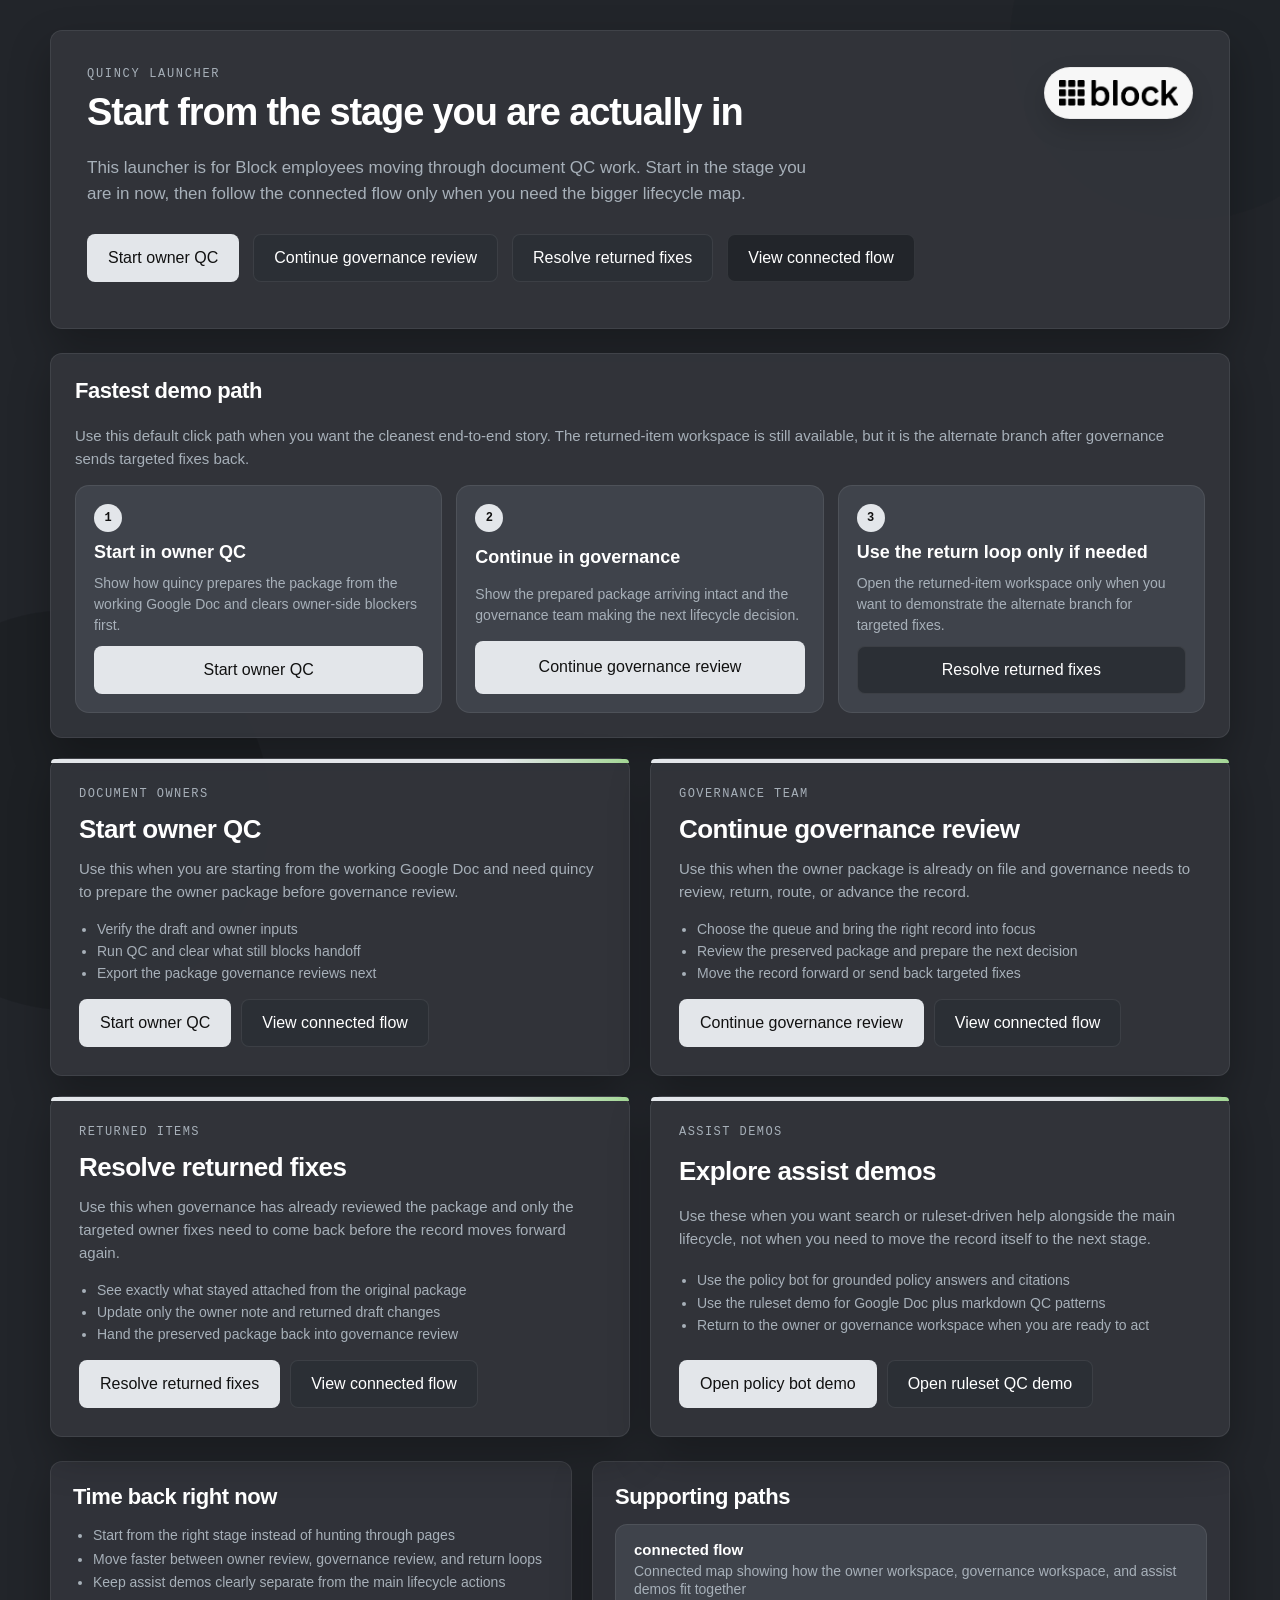
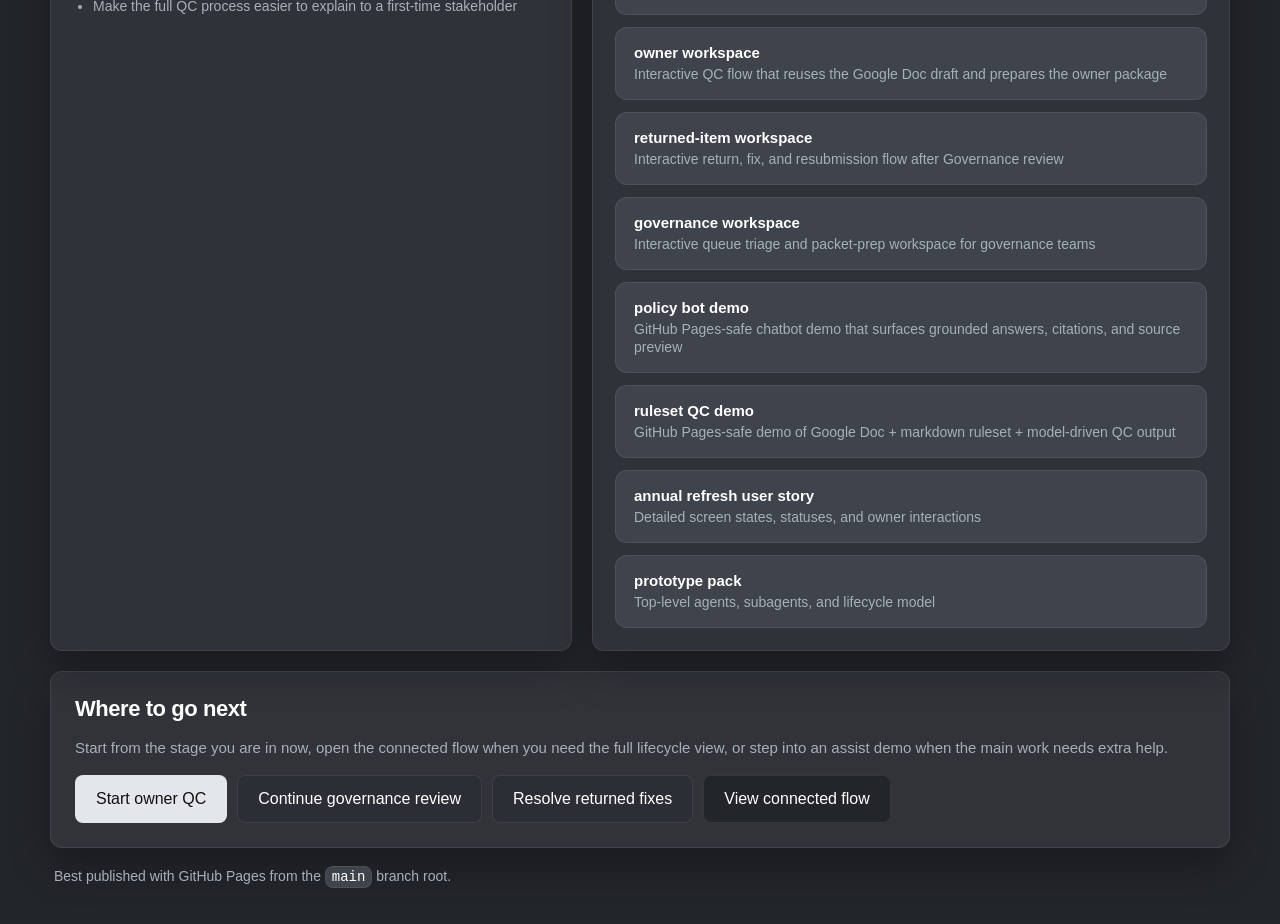
==== index.html @ 1a2daa75 "Standardize CTA wording across main flow" ====
<!DOCTYPE html>
<html lang="en">
<head>
  <meta charset="UTF-8" />
  <meta name="viewport" content="width=device-width, initial-scale=1.0" />
  <title>quincy launcher | Policy Agentforce</title>
  <link rel="stylesheet" href="./assets/styles/block-theme-static.css" />
  <style>
    :root {
      --bg: #22252a;
      --panel: rgba(50, 53, 59, 0.94);
      --panel-2: #3f434b;
      --line: rgba(255, 255, 255, 0.08);
      --ink: #ffffff;
      --muted: #a7b0b9;
      --accent: #e3e6ea;
      --accent-soft: #2b2f35;
      --shadow: 0 18px 40px rgba(0, 0, 0, 0.28);
    }

    * { box-sizing: border-box; }
    body {
      margin: 0;
      font-family: var(--font-sans);
      color: var(--ink);
      background: var(--bg);
      -webkit-font-smoothing: antialiased;
      text-rendering: optimizeLegibility;
    }

    .bg-shape {
      position: fixed;
      z-index: -1;
      border-radius: 999px;
      opacity: 0.48;
      filter: blur(0.5px);
    }

    .bg-shape-a {
      width: 400px;
      height: 400px;
      background: #1a1d21;
      left: -130px;
      bottom: -110px;
    }

    .bg-shape-b {
      width: 360px;
      height: 360px;
      background: #1f2328;
      right: -90px;
      top: -140px;
    }

    .wrap {
      width: min(1180px, 94vw);
      margin: 0 auto;
      padding: 30px 0 40px;
    }

    .hero {
      background: var(--panel);
      border: 1px solid var(--line);
      border-radius: 12px;
      padding: 36px;
      box-shadow: var(--shadow);
      margin-bottom: 24px;
      color: var(--ink);
    }

    .hero-head {
      display: flex;
      justify-content: space-between;
      align-items: flex-start;
      gap: 24px;
      margin-bottom: 8px;
    }

    .hero-brand {
      flex-shrink: 0;
      display: inline-flex;
      align-items: center;
      justify-content: center;
      padding: 12px 14px;
      border: 1px solid rgba(17, 17, 17, 0.06);
      border-radius: 999px;
      background: rgba(255, 255, 255, 0.96);
      box-shadow: 0 10px 24px rgba(0, 0, 0, 0.14);
    }

    .hero-brand-logo {
      display: block;
      width: auto;
      height: 26px;
    }

    .eyebrow {
      text-transform: uppercase;
      letter-spacing: 0.14em;
      font-size: 12px;
      color: var(--muted);
      margin: 0 0 12px;
      font-family: var(--font-mono);
    }

    h1 {
      font-size: 38px;
      line-height: 1;
      letter-spacing: -0.03em;
      margin: 0 0 16px;
      max-width: 760px;
      color: var(--ink);
    }

    .lede {
      font-size: 17px;
      line-height: 1.5;
      max-width: 720px;
      color: var(--muted);
      margin-bottom: 28px;
    }

    .actions {
      display: flex;
      gap: 14px;
      flex-wrap: wrap;
      margin-bottom: 10px;
    }

    .btn {
      display: inline-flex;
      align-items: center;
      justify-content: center;
      padding: 14px 20px;
      border-radius: 8px;
      text-decoration: none;
      border: 1px solid var(--line);
      color: var(--ink);
      background: var(--bg);
      transition: transform 0.15s ease, box-shadow 0.15s ease, border-color 0.15s ease;
    }

    .btn.primary {
      background: var(--accent);
      border-color: transparent;
      color: #111111;
    }

    .btn.secondary {
      background: var(--accent-soft);
      color: var(--ink);
      border-color: var(--line);
    }

    .btn:hover {
      transform: translateY(-1px);
      box-shadow: 0 10px 24px rgba(0, 0, 0, 0.4);
      border-color: rgba(17, 17, 17, 0.18);
    }

    .grid {
      display: grid;
      grid-template-columns: 1.15fr 0.85fr;
      gap: 20px;
      margin-bottom: 20px;
    }

    .panel {
      background: var(--panel);
      border: 1px solid var(--line);
      border-radius: 12px;
      padding: 24px;
      box-shadow: var(--shadow);
      color: var(--ink);
    }

    .happy-path {
      display: grid;
      gap: 14px;
      margin-bottom: 20px;
    }

    .happy-path-head {
      display: grid;
      gap: 6px;
    }

    .happy-path-head p {
      margin: 0;
      color: var(--muted);
      font-size: 15px;
      line-height: 1.55;
    }

    .happy-path-grid {
      display: grid;
      grid-template-columns: repeat(3, minmax(0, 1fr));
      gap: 14px;
    }

    .happy-step {
      display: grid;
      gap: 10px;
      padding: 18px;
      border: 1px solid var(--line);
      border-radius: 14px;
      background: var(--panel-2);
    }

    .happy-step-number {
      width: 28px;
      height: 28px;
      border-radius: 999px;
      display: inline-flex;
      align-items: center;
      justify-content: center;
      background: var(--accent);
      color: #111111;
      font-family: var(--font-mono);
      font-size: 12px;
      font-weight: 700;
    }

    .happy-step-title {
      font-size: 18px;
      line-height: 1.2;
      font-weight: 700;
    }

    .happy-step-copy {
      color: var(--muted);
      font-size: 14px;
      line-height: 1.5;
    }

    h2 {
      margin: 0 0 14px;
      font-size: 22px;
      letter-spacing: -0.02em;
    }

    ul {
      margin: 0;
      padding-left: 20px;
      line-height: 1.7;
      font-size: 16px;
      color: var(--muted);
    }

    .link-list {
      display: grid;
      gap: 12px;
    }

    .link-card {
      display: block;
      text-decoration: none;
      color: inherit;
      background: var(--panel-2);
      border: 1px solid var(--line);
      border-radius: 12px;
      padding: 16px 18px;
      transition: transform 0.15s ease, box-shadow 0.15s ease, border-color 0.15s ease;
    }

    .link-card:hover {
      transform: translateY(-1px);
      border-color: rgba(17, 17, 17, 0.18);
      box-shadow: 0 10px 24px rgba(0, 0, 0, 0.4);
    }

    .link-card strong {
      display: block;
      font-size: 16px;
      margin-bottom: 4px;
    }

    .link-card span {
      color: var(--muted);
      font-size: 14px;
    }

    .task-grid {
      display: grid;
      grid-template-columns: repeat(2, minmax(0, 1fr));
      gap: 20px;
      margin-bottom: 24px;
    }

    .task-card {
      background: var(--panel);
      border: 1px solid var(--line);
      border-radius: 12px;
      padding: 28px;
      box-shadow: var(--shadow);
      display: grid;
      gap: 14px;
      position: relative;
    }

    .task-card::before {
      content: "";
      position: absolute;
      inset: 0 0 auto 0;
      height: 4px;
      border-radius: 12px 12px 0 0;
      background: linear-gradient(90deg, #e3e6ea 0%, #e3e6ea 78%, #a3d795 100%);
    }

    .task-kicker {
      font-family: var(--font-mono);
      font-size: 12px;
      letter-spacing: 0.12em;
      text-transform: uppercase;
      color: var(--muted);
    }

    .task-card h2 {
      margin: 0;
      font-size: 26px;
      line-height: 1.08;
    }

    .task-copy {
      color: var(--muted);
      font-size: 15px;
      line-height: 1.55;
    }

    .task-points {
      margin: 0;
      padding-left: 18px;
      color: var(--muted);
      font-size: 14px;
      line-height: 1.6;
    }

    .task-actions {
      display: flex;
      gap: 10px;
      flex-wrap: wrap;
      margin-top: auto;
    }

    .support-grid {
      display: grid;
      grid-template-columns: 0.9fr 1.1fr;
      gap: 20px;
      margin-bottom: 20px;
    }

    .support-grid .panel {
      background: rgba(50, 53, 59, 0.9);
      box-shadow: var(--shadow);
      padding: 22px;
    }

    .support-grid .link-card {
      background: var(--panel-2);
      box-shadow: none;
    }

    .support-grid .link-card strong {
      font-size: 15px;
    }

    .support-grid .link-card span,
    .support-grid ul {
      font-size: 14px;
    }

    .footer {
      font-size: 14px;
      color: var(--muted);
      padding: 0 4px;
    }

    .page-exit {
      margin-bottom: 20px;
    }

    .page-exit-copy {
      color: var(--muted);
      font-size: 15px;
      line-height: 1.55;
      margin-bottom: 16px;
    }

    .page-exit-actions {
      display: flex;
      gap: 10px;
      flex-wrap: wrap;
    }

    code {
      background: var(--panel-2);
      color: var(--ink);
      border: 1px solid var(--line);
      border-radius: 8px;
      padding: 2px 6px;
    }

    @media (max-width: 900px) {
      .happy-path-grid,
      .task-grid,
      .support-grid,
      .grid {
        grid-template-columns: 1fr;
      }

      h1 {
        font-size: 32px;
      }

      .hero {
        padding: 28px 22px;
      }

      .hero-head {
        flex-direction: column;
        align-items: flex-start;
      }
    }
  </style>
</head>
<body>
  <div class="bg-shape bg-shape-a"></div>
  <div class="bg-shape bg-shape-b"></div>
  <div class="wrap">
    <section class="hero">
      <div class="hero-head">
        <div>
          <p class="eyebrow">quincy launcher</p>
          <h1>Start from the stage you are actually in</h1>
        </div>
        <div class="hero-brand" aria-label="Block logo">
          <img class="hero-brand-logo" src="./assets/images/block-lockup-black-no-padding.png" alt="Block" />
        </div>
      </div>
      <div class="lede">
        This launcher is for Block employees moving through document QC work. Start in the stage you are in now, then follow the connected flow only when you need the bigger lifecycle map.
      </div>
      <div class="actions">
        <a class="btn primary" href="./mockups/document_owner_annual_refresh_mockup.html">Start owner QC</a>
        <a class="btn secondary" href="./mockups/governance_team_mockup.html">Continue governance review</a>
        <a class="btn secondary" href="./mockups/document_owner_returned_by_governance_mockup.html">Resolve returned fixes</a>
        <a class="btn" href="./mockups/end_to_end_process_flow.html">View connected flow</a>
      </div>
    </section>

    <section class="panel happy-path">
      <div class="happy-path-head">
        <h2>Fastest demo path</h2>
        <p>Use this default click path when you want the cleanest end-to-end story. The returned-item workspace is still available, but it is the alternate branch after governance sends targeted fixes back.</p>
      </div>
      <div class="happy-path-grid">
        <article class="happy-step">
          <span class="happy-step-number">1</span>
          <div class="happy-step-title">Start in owner QC</div>
          <div class="happy-step-copy">Show how quincy prepares the package from the working Google Doc and clears owner-side blockers first.</div>
          <a class="btn primary" href="./mockups/document_owner_annual_refresh_mockup.html">Start owner QC</a>
        </article>
        <article class="happy-step">
          <span class="happy-step-number">2</span>
          <div class="happy-step-title">Continue in governance</div>
          <div class="happy-step-copy">Show the prepared package arriving intact and the governance team making the next lifecycle decision.</div>
          <a class="btn primary" href="./mockups/governance_team_mockup.html">Continue governance review</a>
        </article>
        <article class="happy-step">
          <span class="happy-step-number">3</span>
          <div class="happy-step-title">Use the return loop only if needed</div>
          <div class="happy-step-copy">Open the returned-item workspace only when you want to demonstrate the alternate branch for targeted fixes.</div>
          <a class="btn secondary" href="./mockups/document_owner_returned_by_governance_mockup.html">Resolve returned fixes</a>
        </article>
      </div>
    </section>

    <section class="task-grid">
      <article class="task-card">
        <div class="task-kicker">Document Owners</div>
        <h2>Start owner QC</h2>
        <div class="task-copy">
          Use this when you are starting from the working Google Doc and need quincy to prepare the owner package before governance review.
        </div>
        <ul class="task-points">
          <li>Verify the draft and owner inputs</li>
          <li>Run QC and clear what still blocks handoff</li>
          <li>Export the package governance reviews next</li>
        </ul>
        <div class="task-actions">
          <a class="btn primary" href="./mockups/document_owner_annual_refresh_mockup.html">Start owner QC</a>
          <a class="btn secondary" href="./mockups/end_to_end_process_flow.html#owner-review">View connected flow</a>
        </div>
      </article>

      <article class="task-card">
        <div class="task-kicker">Governance Team</div>
        <h2>Continue governance review</h2>
        <div class="task-copy">
          Use this when the owner package is already on file and governance needs to review, return, route, or advance the record.
        </div>
        <ul class="task-points">
          <li>Choose the queue and bring the right record into focus</li>
          <li>Review the preserved package and prepare the next decision</li>
          <li>Move the record forward or send back targeted fixes</li>
        </ul>
        <div class="task-actions">
          <a class="btn primary" href="./mockups/governance_team_mockup.html">Continue governance review</a>
          <a class="btn secondary" href="./mockups/end_to_end_process_flow.html#governance-review">View connected flow</a>
        </div>
      </article>

      <article class="task-card">
        <div class="task-kicker">Returned Items</div>
        <h2>Resolve returned fixes</h2>
        <div class="task-copy">
          Use this when governance has already reviewed the package and only the targeted owner fixes need to come back before the record moves forward again.
        </div>
        <ul class="task-points">
          <li>See exactly what stayed attached from the original package</li>
          <li>Update only the owner note and returned draft changes</li>
          <li>Hand the preserved package back into governance review</li>
        </ul>
        <div class="task-actions">
          <a class="btn primary" href="./mockups/document_owner_returned_by_governance_mockup.html">Resolve returned fixes</a>
          <a class="btn secondary" href="./mockups/end_to_end_process_flow.html#returned-loop">View connected flow</a>
        </div>
      </article>

      <article class="task-card">
        <div class="task-kicker">Assist Demos</div>
        <h2>Explore assist demos</h2>
        <div class="task-copy">
          Use these when you want search or ruleset-driven help alongside the main lifecycle, not when you need to move the record itself to the next stage.
        </div>
        <ul class="task-points">
          <li>Use the policy bot for grounded policy answers and citations</li>
          <li>Use the ruleset demo for Google Doc plus markdown QC patterns</li>
          <li>Return to the owner or governance workspace when you are ready to act</li>
        </ul>
        <div class="task-actions">
          <a class="btn primary" href="./mockups/policy_bot_demo_mockup.html">Open policy bot demo</a>
          <a class="btn secondary" href="./mockups/ruleset_qc_demo_mockup.html">Open ruleset QC demo</a>
        </div>
      </article>
    </section>

    <section class="support-grid">
      <div class="panel">
        <h2>Time back right now</h2>
        <ul>
          <li>Start from the right stage instead of hunting through pages</li>
          <li>Move faster between owner review, governance review, and return loops</li>
          <li>Keep assist demos clearly separate from the main lifecycle actions</li>
          <li>Make the full QC process easier to explain to a first-time stakeholder</li>
        </ul>
      </div>

      <div class="panel">
        <h2>Supporting paths</h2>
        <div class="link-list">
          <a class="link-card" href="./mockups/end_to_end_process_flow.html">
            <strong>connected flow</strong>
            <span>Connected map showing how the owner workspace, governance workspace, and assist demos fit together</span>
          </a>
          <a class="link-card" href="./mockups/document_owner_annual_refresh_mockup.html">
            <strong>owner workspace</strong>
            <span>Interactive QC flow that reuses the Google Doc draft and prepares the owner package</span>
          </a>
          <a class="link-card" href="./mockups/document_owner_returned_by_governance_mockup.html">
            <strong>returned-item workspace</strong>
            <span>Interactive return, fix, and resubmission flow after Governance review</span>
          </a>
          <a class="link-card" href="./mockups/governance_team_mockup.html">
            <strong>governance workspace</strong>
            <span>Interactive queue triage and packet-prep workspace for governance teams</span>
          </a>
          <a class="link-card" href="./mockups/policy_bot_demo_mockup.html">
            <strong>policy bot demo</strong>
            <span>GitHub Pages-safe chatbot demo that surfaces grounded answers, citations, and source preview</span>
          </a>
          <a class="link-card" href="./mockups/ruleset_qc_demo_mockup.html">
            <strong>ruleset QC demo</strong>
            <span>GitHub Pages-safe demo of Google Doc + markdown ruleset + model-driven QC output</span>
          </a>
          <a class="link-card" href="./wireframes/document_owner_annual_refresh_user_story.md">
            <strong>annual refresh user story</strong>
            <span>Detailed screen states, statuses, and owner interactions</span>
          </a>
          <a class="link-card" href="./prototypes/README.md">
            <strong>prototype pack</strong>
            <span>Top-level agents, subagents, and lifecycle model</span>
          </a>
        </div>
      </div>
    </section>

    <section class="panel page-exit">
      <h2>Where to go next</h2>
      <div class="page-exit-copy">Start from the stage you are in now, open the connected flow when you need the full lifecycle view, or step into an assist demo when the main work needs extra help.</div>
      <div class="page-exit-actions">
        <a class="btn primary" href="./mockups/document_owner_annual_refresh_mockup.html">Start owner QC</a>
        <a class="btn secondary" href="./mockups/governance_team_mockup.html">Continue governance review</a>
        <a class="btn secondary" href="./mockups/document_owner_returned_by_governance_mockup.html">Resolve returned fixes</a>
        <a class="btn" href="./mockups/end_to_end_process_flow.html">View connected flow</a>
      </div>
    </section>

    <div class="footer">
      Best published with GitHub Pages from the <code>main</code> branch root.
    </div>
  </div>
</body>
</html>
---- assets/styles/block-theme-static.css ----
/*
  Browser-safe Block theme bridge for static HTML mockups.

  Source of truth:
  - assets/official/main.css
  - assets/official/theme-custom.css

  The original files use Tailwind-specific directives such as @theme and @apply,
  so this stylesheet extracts the browser-usable parts we need for standalone
  GitHub Pages mockups:
  - Cash Sans font-face declarations
  - Block semantic color tokens
  - Radius and shadow tokens
*/

@font-face {
  font-family: "Cash Sans";
  src: url(https://cash-f.squarecdn.com/static/fonts/cashsans/woff2/CashSans-Regular.woff2) format("woff2");
  font-weight: 400;
  font-style: normal;
}

@font-face {
  font-family: "Cash Sans";
  src: url(https://cash-f.squarecdn.com/static/fonts/cashsans/woff2/CashSans-Medium.woff2) format("woff2");
  font-weight: 500;
  font-style: normal;
}

@font-face {
  font-family: "Cash Sans";
  src: url(https://cash-f.squarecdn.com/static/fonts/cashsans/woff2/CashSans-Bold.woff2) format("woff2");
  font-weight: 700;
  font-style: normal;
}

:root {
  --font-sans: "Cash Sans", "Helvetica Neue", Helvetica, Arial, sans-serif;
  --font-mono: "Roboto Mono", "SFMono-Regular", Menlo, Monaco, Consolas, monospace;

  --color-white: #ffffff;
  --color-black: #000000;
  --color-neutral-50: #f4f6f7;
  --color-neutral-100: #e3e6ea;
  --color-neutral-200: #cbd1d6;
  --color-neutral-300: #a7b0b9;
  --color-neutral-400: #878787;
  --color-neutral-500: #606c7a;
  --color-neutral-600: #525b68;
  --color-neutral-700: #474e57;
  --color-neutral-800: #3f434b;
  --color-neutral-900: #32353b;
  --color-neutral-950: #22252a;
  --color-red-100: #ff6b6b;
  --color-red-200: #f94b4b;
  --color-blue-100: #7cacff;
  --color-blue-200: #5c98f9;
  --color-green-100: #a3d795;
  --color-green-200: #91cb80;
  --color-yellow-100: #ffd966;
  --color-yellow-200: #fbcd44;

  --border-radius-xs: 2px;
  --border-radius-sm: 4px;
  --border-radius-md: 8px;
  --border-radius-lg: 12px;
  --border-radius-xl: 16px;
  --border-radius-full: 9999px;

  --color-background-primary: #ffffff;
  --color-background-secondary: #f4f6f7;
  --color-background-tertiary: #e3e6ea;
  --color-background-inverse: #000000;
  --color-background-ghost: transparent;
  --color-background-info: #5c98f9;
  --color-background-danger: #f94b4b;
  --color-background-success: #91cb80;
  --color-background-warning: #fbcd44;
  --color-background-disabled: #e3e6ea;

  --color-text-primary: #3f434b;
  --color-text-secondary: #878787;
  --color-text-tertiary: #a7b0b9;
  --color-text-inverse: #ffffff;
  --color-text-ghost: #878787;
  --color-text-info: #5c98f9;
  --color-text-danger: #f94b4b;
  --color-text-success: #91cb80;
  --color-text-warning: #fbcd44;
  --color-text-disabled: #cbd1d6;

  --color-border-primary: #e3e6ea;
  --color-border-secondary: #e3e6ea;
  --color-border-tertiary: #cbd1d6;
  --color-border-inverse: #000000;
  --color-border-ghost: transparent;
  --color-border-info: #5c98f9;
  --color-border-danger: #f94b4b;
  --color-border-success: #91cb80;
  --color-border-warning: #fbcd44;
  --color-border-disabled: #e3e6ea;

  --color-ring-primary: #e3e6ea;
  --color-ring-secondary: #cbd1d6;
  --color-ring-inverse: #ffffff;
  --color-ring-info: #5c98f9;
  --color-ring-danger: #f94b4b;
  --color-ring-success: #91cb80;
  --color-ring-warning: #fbcd44;

  /* Block default accent is intentionally neutral */
  --color-accent: #3f434b;
  --color-accent-foreground: #ffffff;

  --block-brand-lime: #b8ff2c;
  --block-shell-bg: #eef2f4;
  --block-shell-panel: #ffffff;
  --block-shell-panel-alt: #f7f8fa;
  --block-rail: #0f1112;
  --block-rail-soft: #17191b;
  --block-card-radius: 16px;
  --block-card-radius-lg: 24px;
  --block-card-radius-xl: 32px;
  --block-widget-shadow-sm: 0 6px 18px rgba(17, 17, 17, 0.06);
  --block-widget-shadow: 0 16px 40px rgba(17, 17, 17, 0.08);

  --shadow-hairline: 0 0 0 1px rgba(0, 0, 0, 0.05);
  --shadow-sm: 0 1px 2px 0 rgba(0, 0, 0, 0.05);
  --shadow-md: 0 4px 6px -1px rgba(0, 0, 0, 0.1), 0 2px 4px -2px rgba(0, 0, 0, 0.1);
  --shadow-lg: 0 10px 15px -3px rgba(0, 0, 0, 0.1), 0 4px 6px -4px rgba(0, 0, 0, 0.1);
}

body {
  font-family: var(--font-sans);
  -webkit-font-smoothing: antialiased;
  text-rendering: optimizeLegibility;
}
@import url("https://fonts.googleapis.com/css2?family=Roboto+Mono:wght@400;500;700&display=swap");
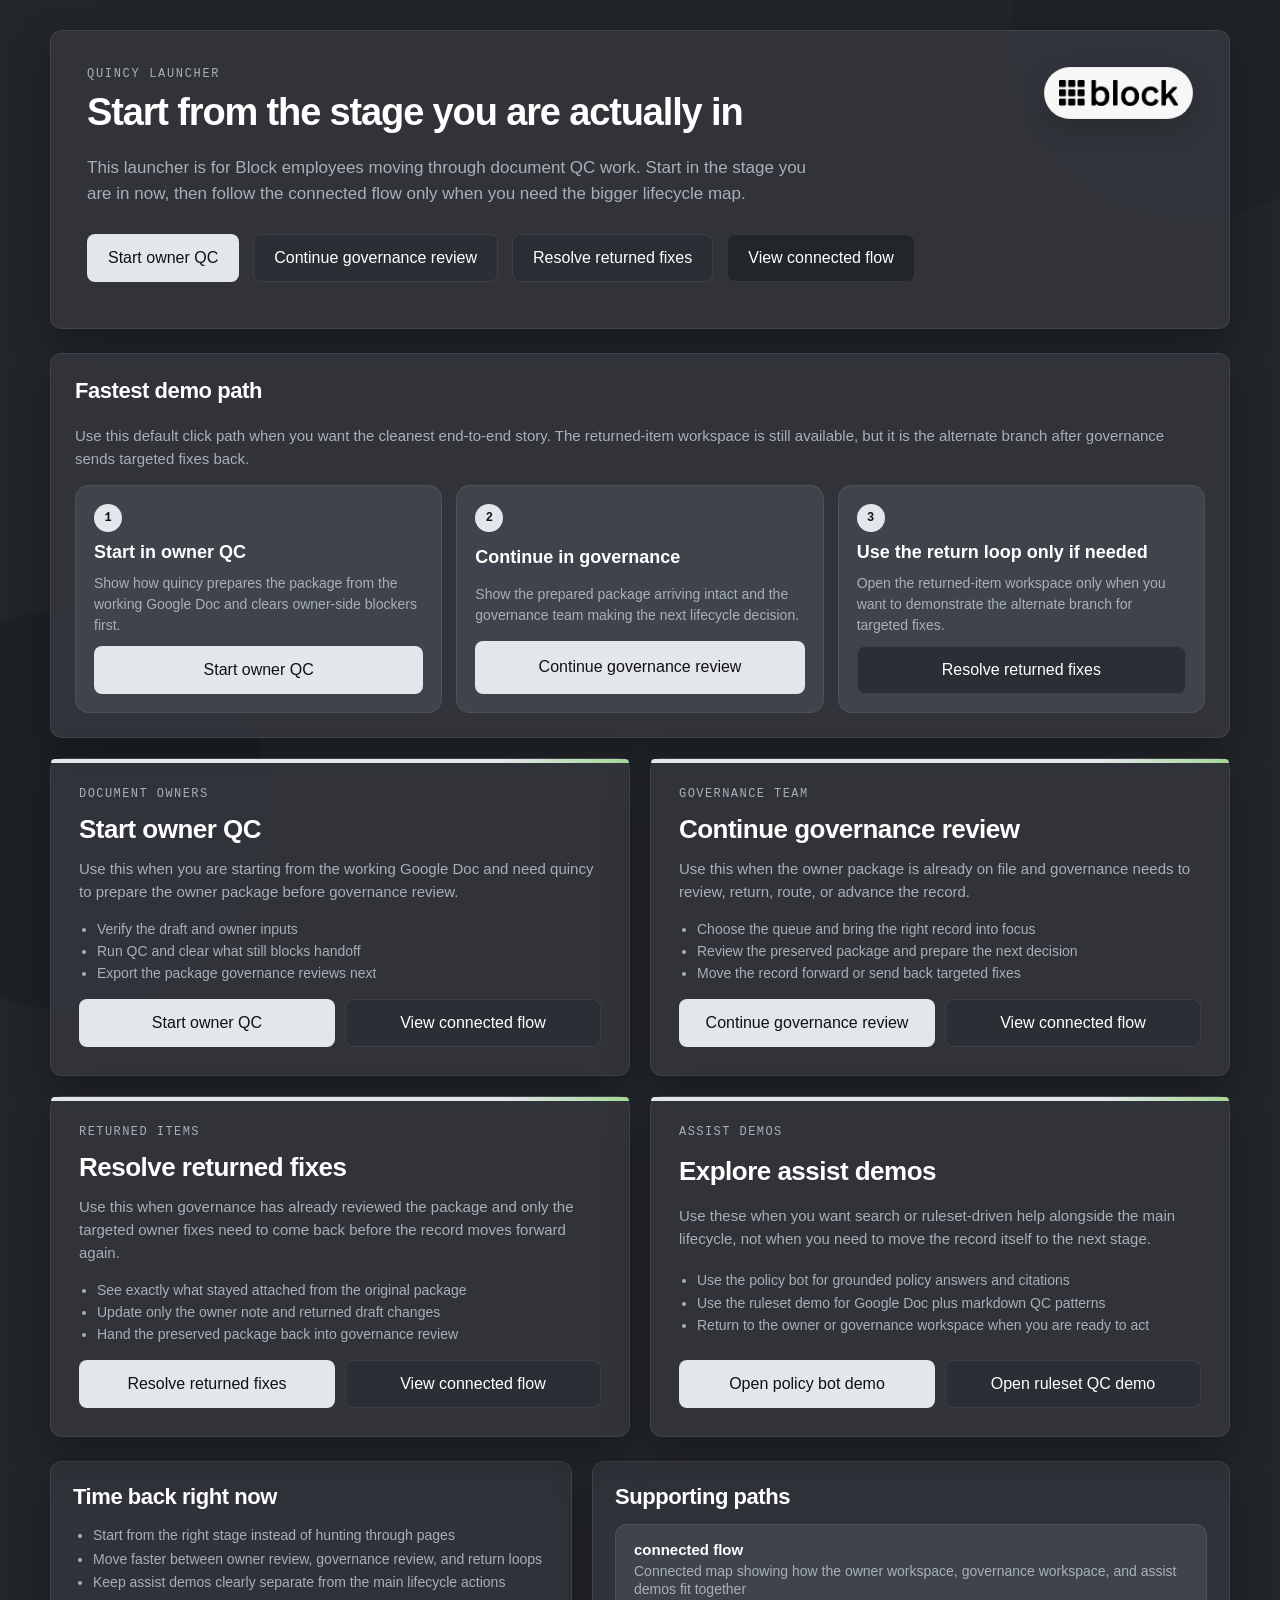
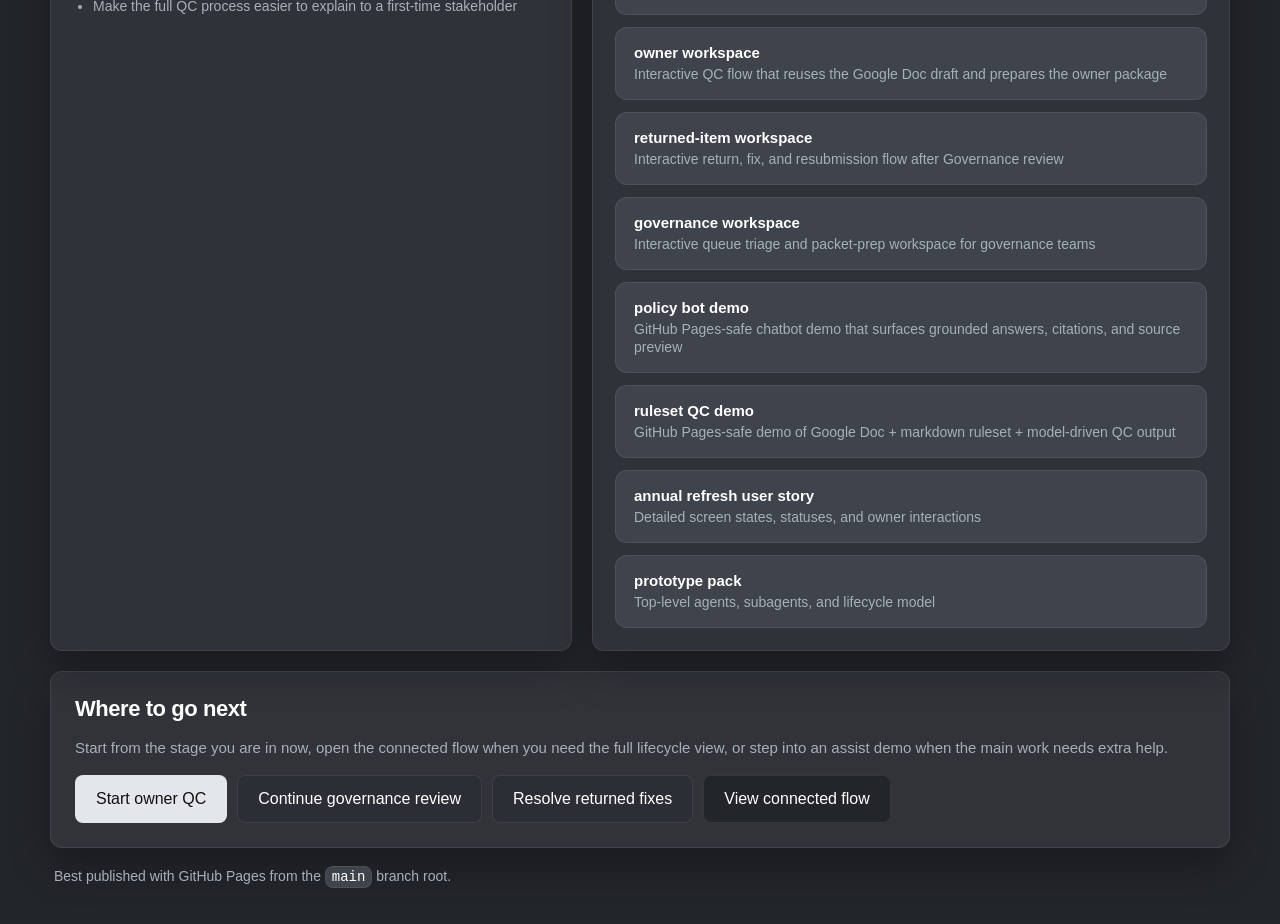
==== commit 525506ad: "Tighten spacing and action alignment across flow" ====
--- a/index.html
+++ b/index.html
@@ -340,6 +340,10 @@
       gap: 10px;
       flex-wrap: wrap;
       margin-top: auto;
+    }
+
+    .task-actions .btn {
+      flex: 1 1 190px;
     }
 
     .support-grid {
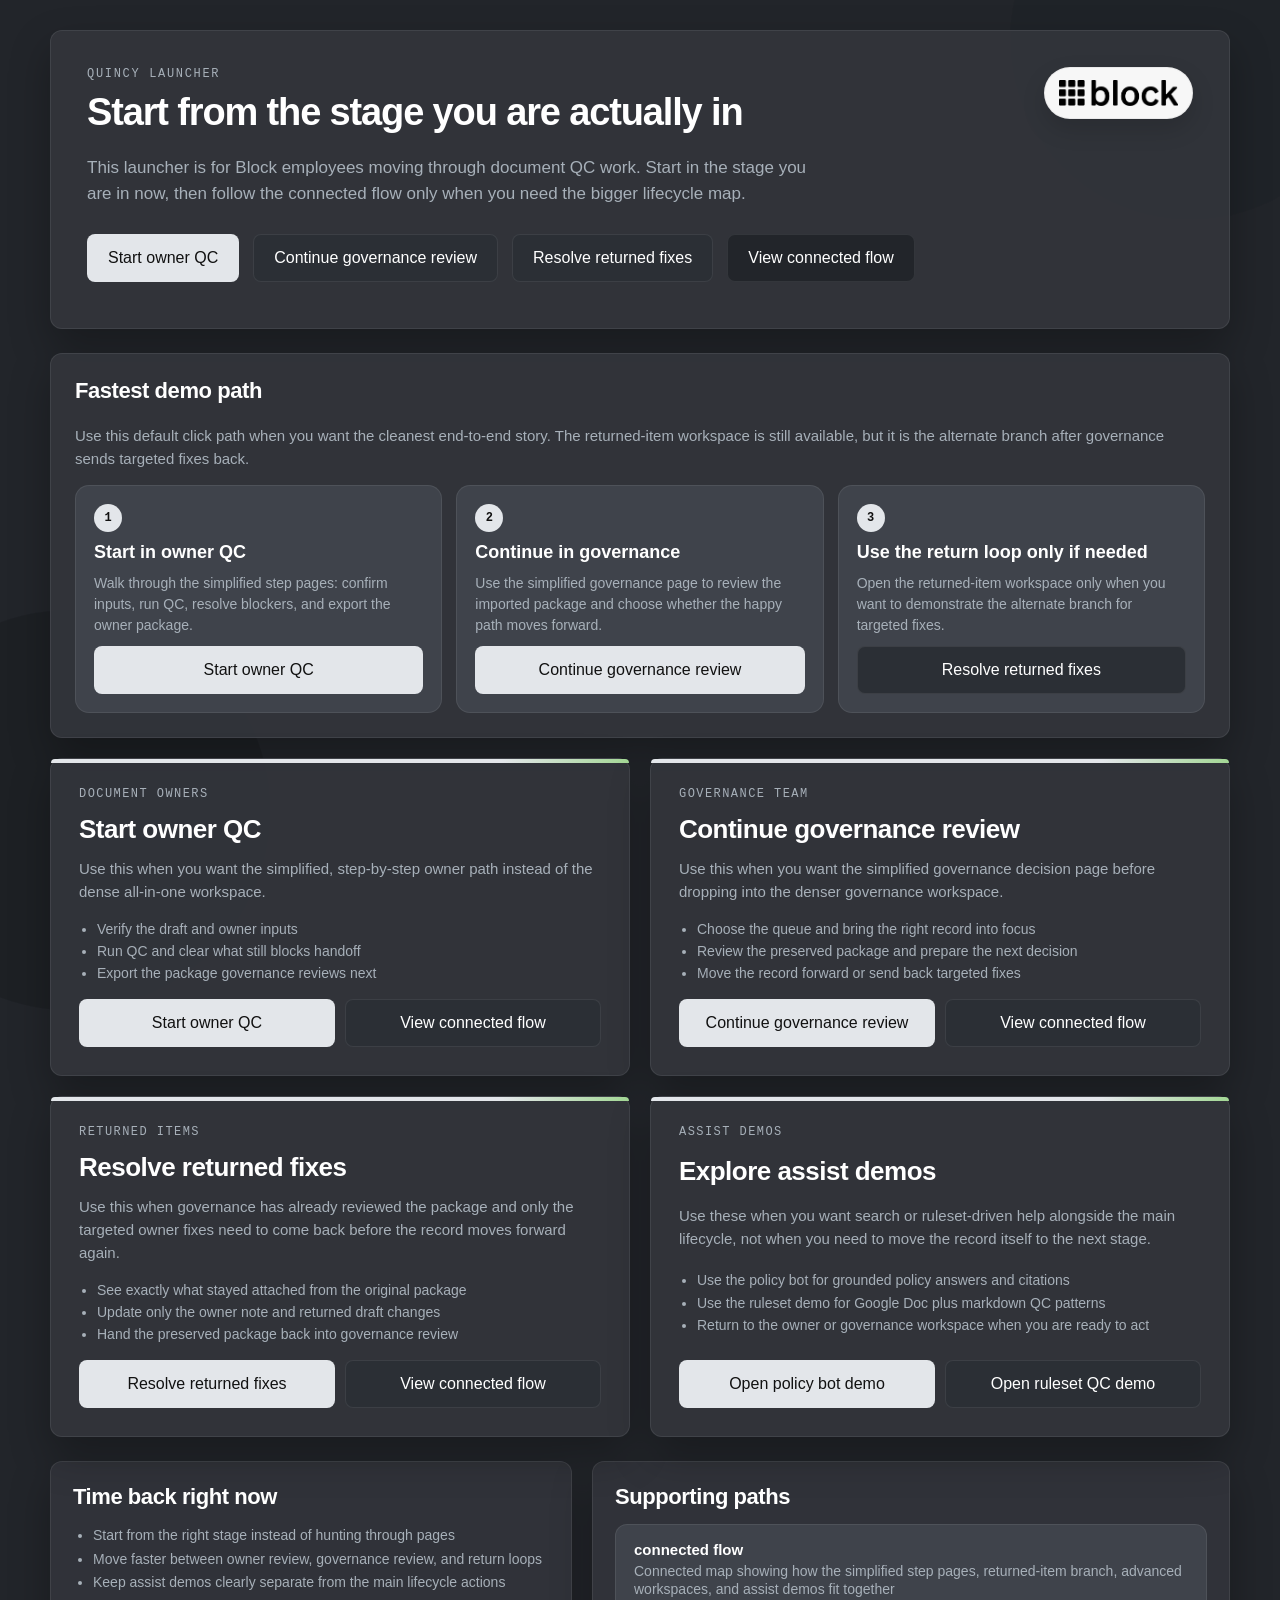
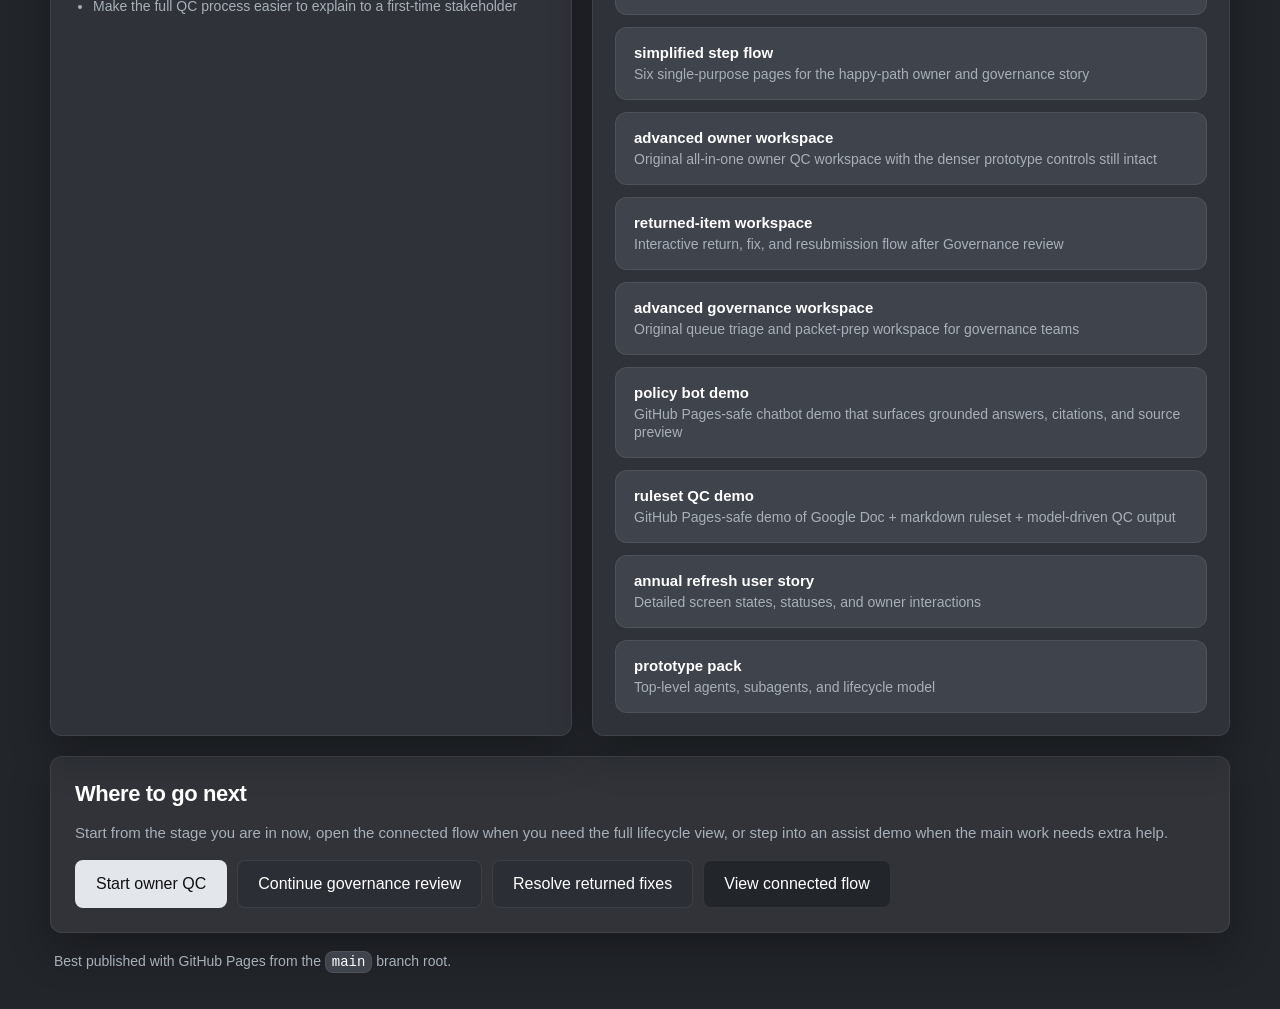
==== commit 62ef3421: "Add simplified step-by-step flow pages" ====
--- a/index.html
+++ b/index.html
@@ -445,8 +445,8 @@
         This launcher is for Block employees moving through document QC work. Start in the stage you are in now, then follow the connected flow only when you need the bigger lifecycle map.
       </div>
       <div class="actions">
-        <a class="btn primary" href="./mockups/document_owner_annual_refresh_mockup.html">Start owner QC</a>
-        <a class="btn secondary" href="./mockups/governance_team_mockup.html">Continue governance review</a>
+        <a class="btn primary" href="./mockups/step_01_owner_confirm_inputs.html">Start owner QC</a>
+        <a class="btn secondary" href="./mockups/step_05_governance_review_packet.html">Continue governance review</a>
         <a class="btn secondary" href="./mockups/document_owner_returned_by_governance_mockup.html">Resolve returned fixes</a>
         <a class="btn" href="./mockups/end_to_end_process_flow.html">View connected flow</a>
       </div>
@@ -461,14 +461,14 @@
         <article class="happy-step">
           <span class="happy-step-number">1</span>
           <div class="happy-step-title">Start in owner QC</div>
-          <div class="happy-step-copy">Show how quincy prepares the package from the working Google Doc and clears owner-side blockers first.</div>
-          <a class="btn primary" href="./mockups/document_owner_annual_refresh_mockup.html">Start owner QC</a>
+          <div class="happy-step-copy">Walk through the simplified step pages: confirm inputs, run QC, resolve blockers, and export the owner package.</div>
+          <a class="btn primary" href="./mockups/step_01_owner_confirm_inputs.html">Start owner QC</a>
         </article>
         <article class="happy-step">
           <span class="happy-step-number">2</span>
           <div class="happy-step-title">Continue in governance</div>
-          <div class="happy-step-copy">Show the prepared package arriving intact and the governance team making the next lifecycle decision.</div>
-          <a class="btn primary" href="./mockups/governance_team_mockup.html">Continue governance review</a>
+          <div class="happy-step-copy">Use the simplified governance page to review the imported package and choose whether the happy path moves forward.</div>
+          <a class="btn primary" href="./mockups/step_05_governance_review_packet.html">Continue governance review</a>
         </article>
         <article class="happy-step">
           <span class="happy-step-number">3</span>
@@ -484,7 +484,7 @@
         <div class="task-kicker">Document Owners</div>
         <h2>Start owner QC</h2>
         <div class="task-copy">
-          Use this when you are starting from the working Google Doc and need quincy to prepare the owner package before governance review.
+          Use this when you want the simplified, step-by-step owner path instead of the dense all-in-one workspace.
         </div>
         <ul class="task-points">
           <li>Verify the draft and owner inputs</li>
@@ -492,7 +492,7 @@
           <li>Export the package governance reviews next</li>
         </ul>
         <div class="task-actions">
-          <a class="btn primary" href="./mockups/document_owner_annual_refresh_mockup.html">Start owner QC</a>
+          <a class="btn primary" href="./mockups/step_01_owner_confirm_inputs.html">Start owner QC</a>
           <a class="btn secondary" href="./mockups/end_to_end_process_flow.html#owner-review">View connected flow</a>
         </div>
       </article>
@@ -501,7 +501,7 @@
         <div class="task-kicker">Governance Team</div>
         <h2>Continue governance review</h2>
         <div class="task-copy">
-          Use this when the owner package is already on file and governance needs to review, return, route, or advance the record.
+          Use this when you want the simplified governance decision page before dropping into the denser governance workspace.
         </div>
         <ul class="task-points">
           <li>Choose the queue and bring the right record into focus</li>
@@ -509,7 +509,7 @@
           <li>Move the record forward or send back targeted fixes</li>
         </ul>
         <div class="task-actions">
-          <a class="btn primary" href="./mockups/governance_team_mockup.html">Continue governance review</a>
+          <a class="btn primary" href="./mockups/step_05_governance_review_packet.html">Continue governance review</a>
           <a class="btn secondary" href="./mockups/end_to_end_process_flow.html#governance-review">View connected flow</a>
         </div>
       </article>
@@ -565,19 +565,23 @@
         <div class="link-list">
           <a class="link-card" href="./mockups/end_to_end_process_flow.html">
             <strong>connected flow</strong>
-            <span>Connected map showing how the owner workspace, governance workspace, and assist demos fit together</span>
+            <span>Connected map showing how the simplified step pages, returned-item branch, advanced workspaces, and assist demos fit together</span>
+          </a>
+          <a class="link-card" href="./mockups/step_01_owner_confirm_inputs.html">
+            <strong>simplified step flow</strong>
+            <span>Six single-purpose pages for the happy-path owner and governance story</span>
           </a>
           <a class="link-card" href="./mockups/document_owner_annual_refresh_mockup.html">
-            <strong>owner workspace</strong>
-            <span>Interactive QC flow that reuses the Google Doc draft and prepares the owner package</span>
+            <strong>advanced owner workspace</strong>
+            <span>Original all-in-one owner QC workspace with the denser prototype controls still intact</span>
           </a>
           <a class="link-card" href="./mockups/document_owner_returned_by_governance_mockup.html">
             <strong>returned-item workspace</strong>
             <span>Interactive return, fix, and resubmission flow after Governance review</span>
           </a>
           <a class="link-card" href="./mockups/governance_team_mockup.html">
-            <strong>governance workspace</strong>
-            <span>Interactive queue triage and packet-prep workspace for governance teams</span>
+            <strong>advanced governance workspace</strong>
+            <span>Original queue triage and packet-prep workspace for governance teams</span>
           </a>
           <a class="link-card" href="./mockups/policy_bot_demo_mockup.html">
             <strong>policy bot demo</strong>
@@ -603,8 +607,8 @@
       <h2>Where to go next</h2>
       <div class="page-exit-copy">Start from the stage you are in now, open the connected flow when you need the full lifecycle view, or step into an assist demo when the main work needs extra help.</div>
       <div class="page-exit-actions">
-        <a class="btn primary" href="./mockups/document_owner_annual_refresh_mockup.html">Start owner QC</a>
-        <a class="btn secondary" href="./mockups/governance_team_mockup.html">Continue governance review</a>
+        <a class="btn primary" href="./mockups/step_01_owner_confirm_inputs.html">Start owner QC</a>
+        <a class="btn secondary" href="./mockups/step_05_governance_review_packet.html">Continue governance review</a>
         <a class="btn secondary" href="./mockups/document_owner_returned_by_governance_mockup.html">Resolve returned fixes</a>
         <a class="btn" href="./mockups/end_to_end_process_flow.html">View connected flow</a>
       </div>
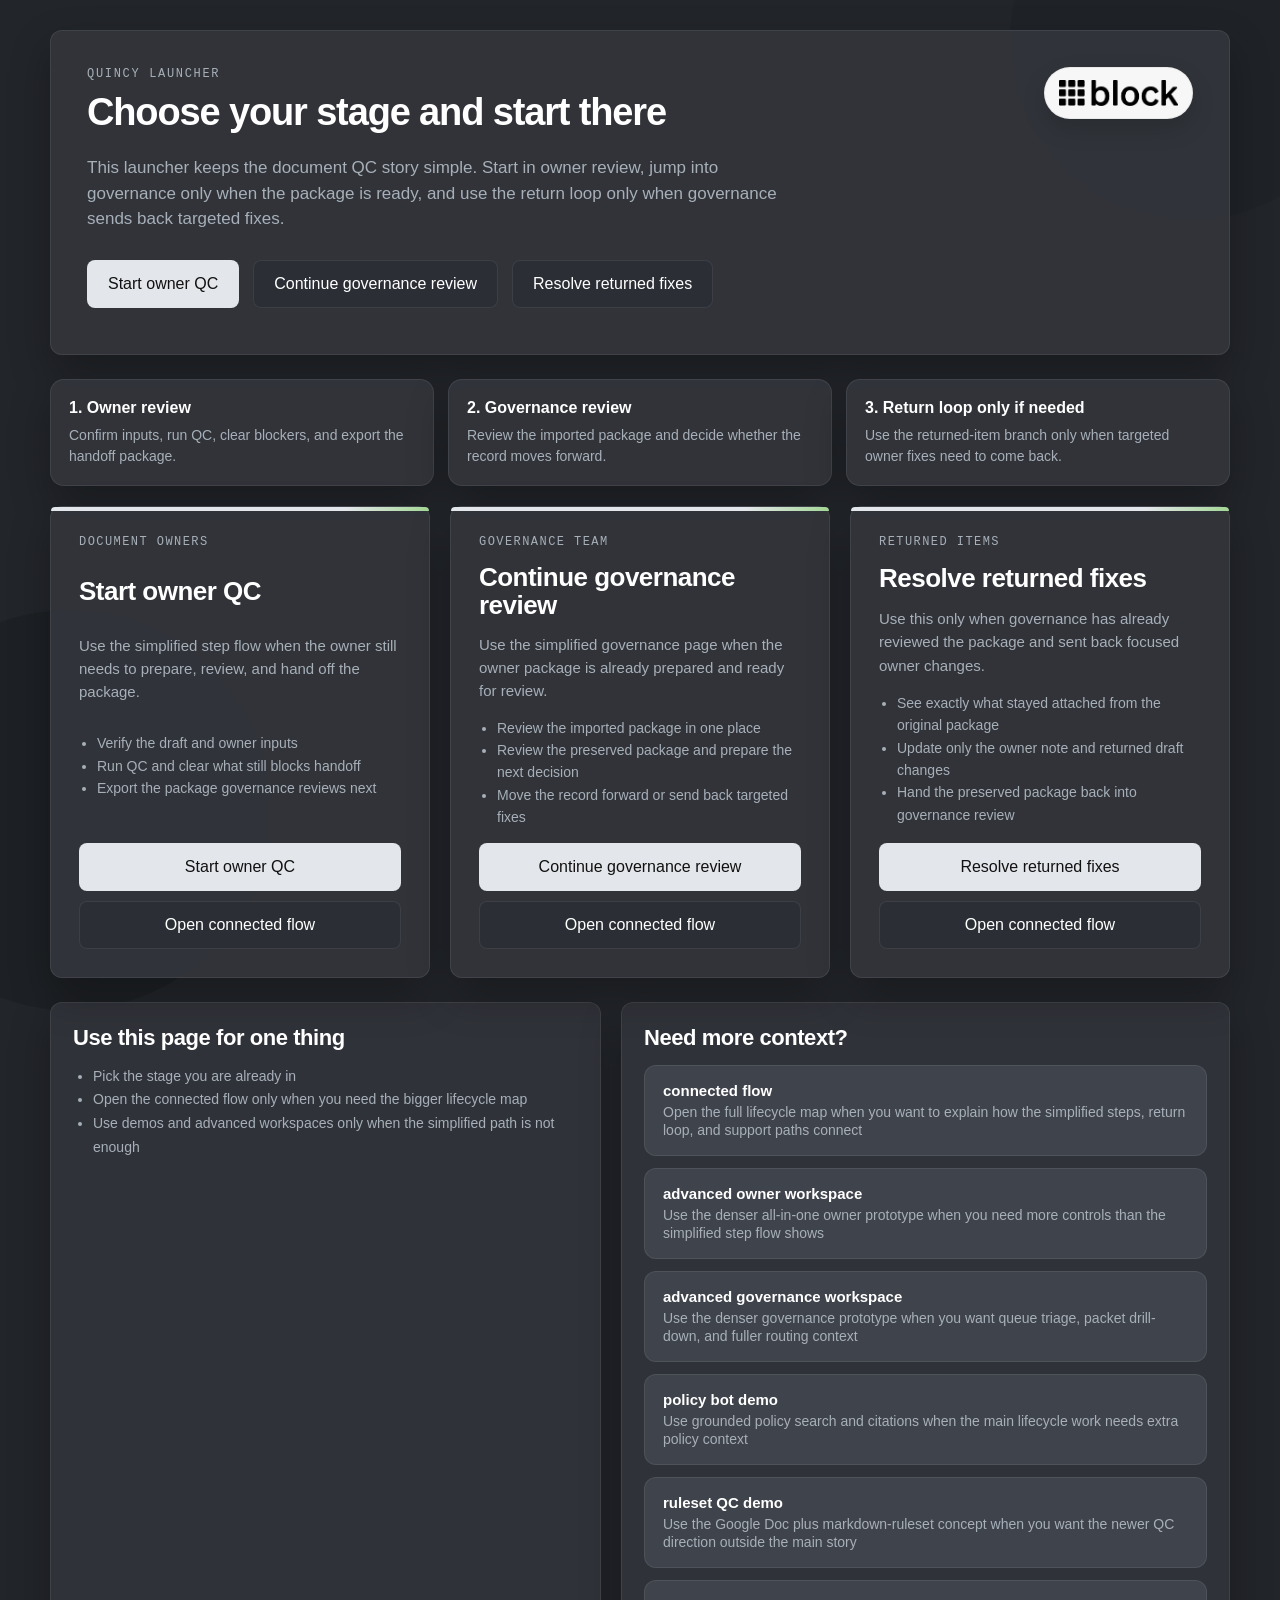
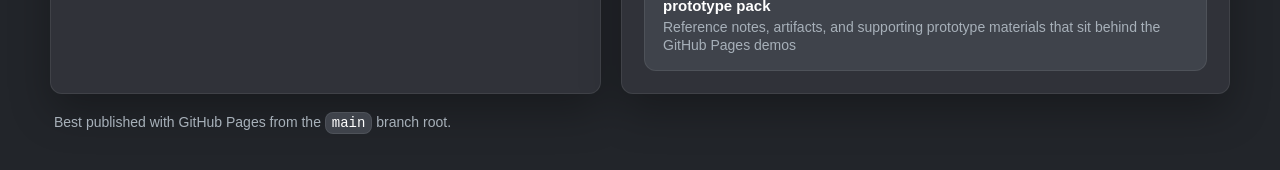
==== commit 5b166e86: "Simplify landing page entry flow" ====
--- a/index.html
+++ b/index.html
@@ -174,65 +174,6 @@
       color: var(--ink);
     }
 
-    .happy-path {
-      display: grid;
-      gap: 14px;
-      margin-bottom: 20px;
-    }
-
-    .happy-path-head {
-      display: grid;
-      gap: 6px;
-    }
-
-    .happy-path-head p {
-      margin: 0;
-      color: var(--muted);
-      font-size: 15px;
-      line-height: 1.55;
-    }
-
-    .happy-path-grid {
-      display: grid;
-      grid-template-columns: repeat(3, minmax(0, 1fr));
-      gap: 14px;
-    }
-
-    .happy-step {
-      display: grid;
-      gap: 10px;
-      padding: 18px;
-      border: 1px solid var(--line);
-      border-radius: 14px;
-      background: var(--panel-2);
-    }
-
-    .happy-step-number {
-      width: 28px;
-      height: 28px;
-      border-radius: 999px;
-      display: inline-flex;
-      align-items: center;
-      justify-content: center;
-      background: var(--accent);
-      color: #111111;
-      font-family: var(--font-mono);
-      font-size: 12px;
-      font-weight: 700;
-    }
-
-    .happy-step-title {
-      font-size: 18px;
-      line-height: 1.2;
-      font-weight: 700;
-    }
-
-    .happy-step-copy {
-      color: var(--muted);
-      font-size: 14px;
-      line-height: 1.5;
-    }
-
     h2 {
       margin: 0 0 14px;
       font-size: 22px;
@@ -280,9 +221,37 @@
       font-size: 14px;
     }
 
+    .stage-summary {
+      display: grid;
+      grid-template-columns: repeat(3, minmax(0, 1fr));
+      gap: 14px;
+      margin-bottom: 20px;
+    }
+
+    .stage-pill {
+      display: grid;
+      gap: 8px;
+      padding: 18px;
+      border: 1px solid var(--line);
+      border-radius: 14px;
+      background: var(--panel);
+      box-shadow: var(--shadow);
+    }
+
+    .stage-pill strong {
+      font-size: 16px;
+      line-height: 1.2;
+    }
+
+    .stage-pill span {
+      color: var(--muted);
+      font-size: 14px;
+      line-height: 1.5;
+    }
+
     .task-grid {
       display: grid;
-      grid-template-columns: repeat(2, minmax(0, 1fr));
+      grid-template-columns: repeat(3, minmax(0, 1fr));
       gap: 20px;
       margin-bottom: 24px;
     }
@@ -348,7 +317,7 @@
 
     .support-grid {
       display: grid;
-      grid-template-columns: 0.9fr 1.1fr;
+      grid-template-columns: 0.95fr 1.05fr;
       gap: 20px;
       margin-bottom: 20px;
     }
@@ -379,23 +348,6 @@
       padding: 0 4px;
     }
 
-    .page-exit {
-      margin-bottom: 20px;
-    }
-
-    .page-exit-copy {
-      color: var(--muted);
-      font-size: 15px;
-      line-height: 1.55;
-      margin-bottom: 16px;
-    }
-
-    .page-exit-actions {
-      display: flex;
-      gap: 10px;
-      flex-wrap: wrap;
-    }
-
     code {
       background: var(--panel-2);
       color: var(--ink);
@@ -405,7 +357,7 @@
     }
 
     @media (max-width: 900px) {
-      .happy-path-grid,
+      .stage-summary,
       .task-grid,
       .support-grid,
       .grid {
@@ -435,47 +387,34 @@
       <div class="hero-head">
         <div>
           <p class="eyebrow">quincy launcher</p>
-          <h1>Start from the stage you are actually in</h1>
+          <h1>Choose your stage and start there</h1>
         </div>
         <div class="hero-brand" aria-label="Block logo">
           <img class="hero-brand-logo" src="./assets/images/block-lockup-black-no-padding.png" alt="Block" />
         </div>
       </div>
       <div class="lede">
-        This launcher is for Block employees moving through document QC work. Start in the stage you are in now, then follow the connected flow only when you need the bigger lifecycle map.
+        This launcher keeps the document QC story simple. Start in owner review, jump into governance only when the package is ready, and use the return loop only when governance sends back targeted fixes.
       </div>
       <div class="actions">
         <a class="btn primary" href="./mockups/step_01_owner_confirm_inputs.html">Start owner QC</a>
         <a class="btn secondary" href="./mockups/step_05_governance_review_packet.html">Continue governance review</a>
         <a class="btn secondary" href="./mockups/document_owner_returned_by_governance_mockup.html">Resolve returned fixes</a>
-        <a class="btn" href="./mockups/end_to_end_process_flow.html">View connected flow</a>
       </div>
     </section>
 
-    <section class="panel happy-path">
-      <div class="happy-path-head">
-        <h2>Fastest demo path</h2>
-        <p>Use this default click path when you want the cleanest end-to-end story. The returned-item workspace is still available, but it is the alternate branch after governance sends targeted fixes back.</p>
-      </div>
-      <div class="happy-path-grid">
-        <article class="happy-step">
-          <span class="happy-step-number">1</span>
-          <div class="happy-step-title">Start in owner QC</div>
-          <div class="happy-step-copy">Walk through the simplified step pages: confirm inputs, run QC, resolve blockers, and export the owner package.</div>
-          <a class="btn primary" href="./mockups/step_01_owner_confirm_inputs.html">Start owner QC</a>
-        </article>
-        <article class="happy-step">
-          <span class="happy-step-number">2</span>
-          <div class="happy-step-title">Continue in governance</div>
-          <div class="happy-step-copy">Use the simplified governance page to review the imported package and choose whether the happy path moves forward.</div>
-          <a class="btn primary" href="./mockups/step_05_governance_review_packet.html">Continue governance review</a>
-        </article>
-        <article class="happy-step">
-          <span class="happy-step-number">3</span>
-          <div class="happy-step-title">Use the return loop only if needed</div>
-          <div class="happy-step-copy">Open the returned-item workspace only when you want to demonstrate the alternate branch for targeted fixes.</div>
-          <a class="btn secondary" href="./mockups/document_owner_returned_by_governance_mockup.html">Resolve returned fixes</a>
-        </article>
+    <section class="stage-summary" aria-label="Default flow summary">
+      <div class="stage-pill">
+        <strong>1. Owner review</strong>
+        <span>Confirm inputs, run QC, clear blockers, and export the handoff package.</span>
+      </div>
+      <div class="stage-pill">
+        <strong>2. Governance review</strong>
+        <span>Review the imported package and decide whether the record moves forward.</span>
+      </div>
+      <div class="stage-pill">
+        <strong>3. Return loop only if needed</strong>
+        <span>Use the returned-item branch only when targeted owner fixes need to come back.</span>
       </div>
     </section>
 
@@ -484,7 +423,7 @@
         <div class="task-kicker">Document Owners</div>
         <h2>Start owner QC</h2>
         <div class="task-copy">
-          Use this when you want the simplified, step-by-step owner path instead of the dense all-in-one workspace.
+          Use the simplified step flow when the owner still needs to prepare, review, and hand off the package.
         </div>
         <ul class="task-points">
           <li>Verify the draft and owner inputs</li>
@@ -493,7 +432,7 @@
         </ul>
         <div class="task-actions">
           <a class="btn primary" href="./mockups/step_01_owner_confirm_inputs.html">Start owner QC</a>
-          <a class="btn secondary" href="./mockups/end_to_end_process_flow.html#owner-review">View connected flow</a>
+          <a class="btn secondary" href="./mockups/end_to_end_process_flow.html#owner-review">Open connected flow</a>
         </div>
       </article>
 
@@ -501,16 +440,16 @@
         <div class="task-kicker">Governance Team</div>
         <h2>Continue governance review</h2>
         <div class="task-copy">
-          Use this when you want the simplified governance decision page before dropping into the denser governance workspace.
+          Use the simplified governance page when the owner package is already prepared and ready for review.
         </div>
         <ul class="task-points">
-          <li>Choose the queue and bring the right record into focus</li>
+          <li>Review the imported package in one place</li>
           <li>Review the preserved package and prepare the next decision</li>
           <li>Move the record forward or send back targeted fixes</li>
         </ul>
         <div class="task-actions">
           <a class="btn primary" href="./mockups/step_05_governance_review_packet.html">Continue governance review</a>
-          <a class="btn secondary" href="./mockups/end_to_end_process_flow.html#governance-review">View connected flow</a>
+          <a class="btn secondary" href="./mockups/end_to_end_process_flow.html#governance-review">Open connected flow</a>
         </div>
       </article>
 
@@ -518,7 +457,7 @@
         <div class="task-kicker">Returned Items</div>
         <h2>Resolve returned fixes</h2>
         <div class="task-copy">
-          Use this when governance has already reviewed the package and only the targeted owner fixes need to come back before the record moves forward again.
+          Use this only when governance has already reviewed the package and sent back focused owner changes.
         </div>
         <ul class="task-points">
           <li>See exactly what stayed attached from the original package</li>
@@ -527,90 +466,49 @@
         </ul>
         <div class="task-actions">
           <a class="btn primary" href="./mockups/document_owner_returned_by_governance_mockup.html">Resolve returned fixes</a>
-          <a class="btn secondary" href="./mockups/end_to_end_process_flow.html#returned-loop">View connected flow</a>
-        </div>
-      </article>
-
-      <article class="task-card">
-        <div class="task-kicker">Assist Demos</div>
-        <h2>Explore assist demos</h2>
-        <div class="task-copy">
-          Use these when you want search or ruleset-driven help alongside the main lifecycle, not when you need to move the record itself to the next stage.
-        </div>
-        <ul class="task-points">
-          <li>Use the policy bot for grounded policy answers and citations</li>
-          <li>Use the ruleset demo for Google Doc plus markdown QC patterns</li>
-          <li>Return to the owner or governance workspace when you are ready to act</li>
-        </ul>
-        <div class="task-actions">
-          <a class="btn primary" href="./mockups/policy_bot_demo_mockup.html">Open policy bot demo</a>
-          <a class="btn secondary" href="./mockups/ruleset_qc_demo_mockup.html">Open ruleset QC demo</a>
+          <a class="btn secondary" href="./mockups/end_to_end_process_flow.html#returned-loop">Open connected flow</a>
         </div>
       </article>
     </section>
 
     <section class="support-grid">
       <div class="panel">
-        <h2>Time back right now</h2>
+        <h2>Use this page for one thing</h2>
         <ul>
-          <li>Start from the right stage instead of hunting through pages</li>
-          <li>Move faster between owner review, governance review, and return loops</li>
-          <li>Keep assist demos clearly separate from the main lifecycle actions</li>
-          <li>Make the full QC process easier to explain to a first-time stakeholder</li>
+          <li>Pick the stage you are already in</li>
+          <li>Open the connected flow only when you need the bigger lifecycle map</li>
+          <li>Use demos and advanced workspaces only when the simplified path is not enough</li>
         </ul>
       </div>
 
       <div class="panel">
-        <h2>Supporting paths</h2>
+        <h2>Need more context?</h2>
         <div class="link-list">
           <a class="link-card" href="./mockups/end_to_end_process_flow.html">
             <strong>connected flow</strong>
-            <span>Connected map showing how the simplified step pages, returned-item branch, advanced workspaces, and assist demos fit together</span>
-          </a>
-          <a class="link-card" href="./mockups/step_01_owner_confirm_inputs.html">
-            <strong>simplified step flow</strong>
-            <span>Six single-purpose pages for the happy-path owner and governance story</span>
+            <span>Open the full lifecycle map when you want to explain how the simplified steps, return loop, and support paths connect</span>
           </a>
           <a class="link-card" href="./mockups/document_owner_annual_refresh_mockup.html">
             <strong>advanced owner workspace</strong>
-            <span>Original all-in-one owner QC workspace with the denser prototype controls still intact</span>
-          </a>
-          <a class="link-card" href="./mockups/document_owner_returned_by_governance_mockup.html">
-            <strong>returned-item workspace</strong>
-            <span>Interactive return, fix, and resubmission flow after Governance review</span>
+            <span>Use the denser all-in-one owner prototype when you need more controls than the simplified step flow shows</span>
           </a>
           <a class="link-card" href="./mockups/governance_team_mockup.html">
             <strong>advanced governance workspace</strong>
-            <span>Original queue triage and packet-prep workspace for governance teams</span>
+            <span>Use the denser governance prototype when you want queue triage, packet drill-down, and fuller routing context</span>
           </a>
           <a class="link-card" href="./mockups/policy_bot_demo_mockup.html">
             <strong>policy bot demo</strong>
-            <span>GitHub Pages-safe chatbot demo that surfaces grounded answers, citations, and source preview</span>
+            <span>Use grounded policy search and citations when the main lifecycle work needs extra policy context</span>
           </a>
           <a class="link-card" href="./mockups/ruleset_qc_demo_mockup.html">
             <strong>ruleset QC demo</strong>
-            <span>GitHub Pages-safe demo of Google Doc + markdown ruleset + model-driven QC output</span>
-          </a>
-          <a class="link-card" href="./wireframes/document_owner_annual_refresh_user_story.md">
-            <strong>annual refresh user story</strong>
-            <span>Detailed screen states, statuses, and owner interactions</span>
+            <span>Use the Google Doc plus markdown-ruleset concept when you want the newer QC direction outside the main story</span>
           </a>
           <a class="link-card" href="./prototypes/README.md">
             <strong>prototype pack</strong>
-            <span>Top-level agents, subagents, and lifecycle model</span>
+            <span>Reference notes, artifacts, and supporting prototype materials that sit behind the GitHub Pages demos</span>
           </a>
         </div>
-      </div>
-    </section>
-
-    <section class="panel page-exit">
-      <h2>Where to go next</h2>
-      <div class="page-exit-copy">Start from the stage you are in now, open the connected flow when you need the full lifecycle view, or step into an assist demo when the main work needs extra help.</div>
-      <div class="page-exit-actions">
-        <a class="btn primary" href="./mockups/step_01_owner_confirm_inputs.html">Start owner QC</a>
-        <a class="btn secondary" href="./mockups/step_05_governance_review_packet.html">Continue governance review</a>
-        <a class="btn secondary" href="./mockups/document_owner_returned_by_governance_mockup.html">Resolve returned fixes</a>
-        <a class="btn" href="./mockups/end_to_end_process_flow.html">View connected flow</a>
       </div>
     </section>
 
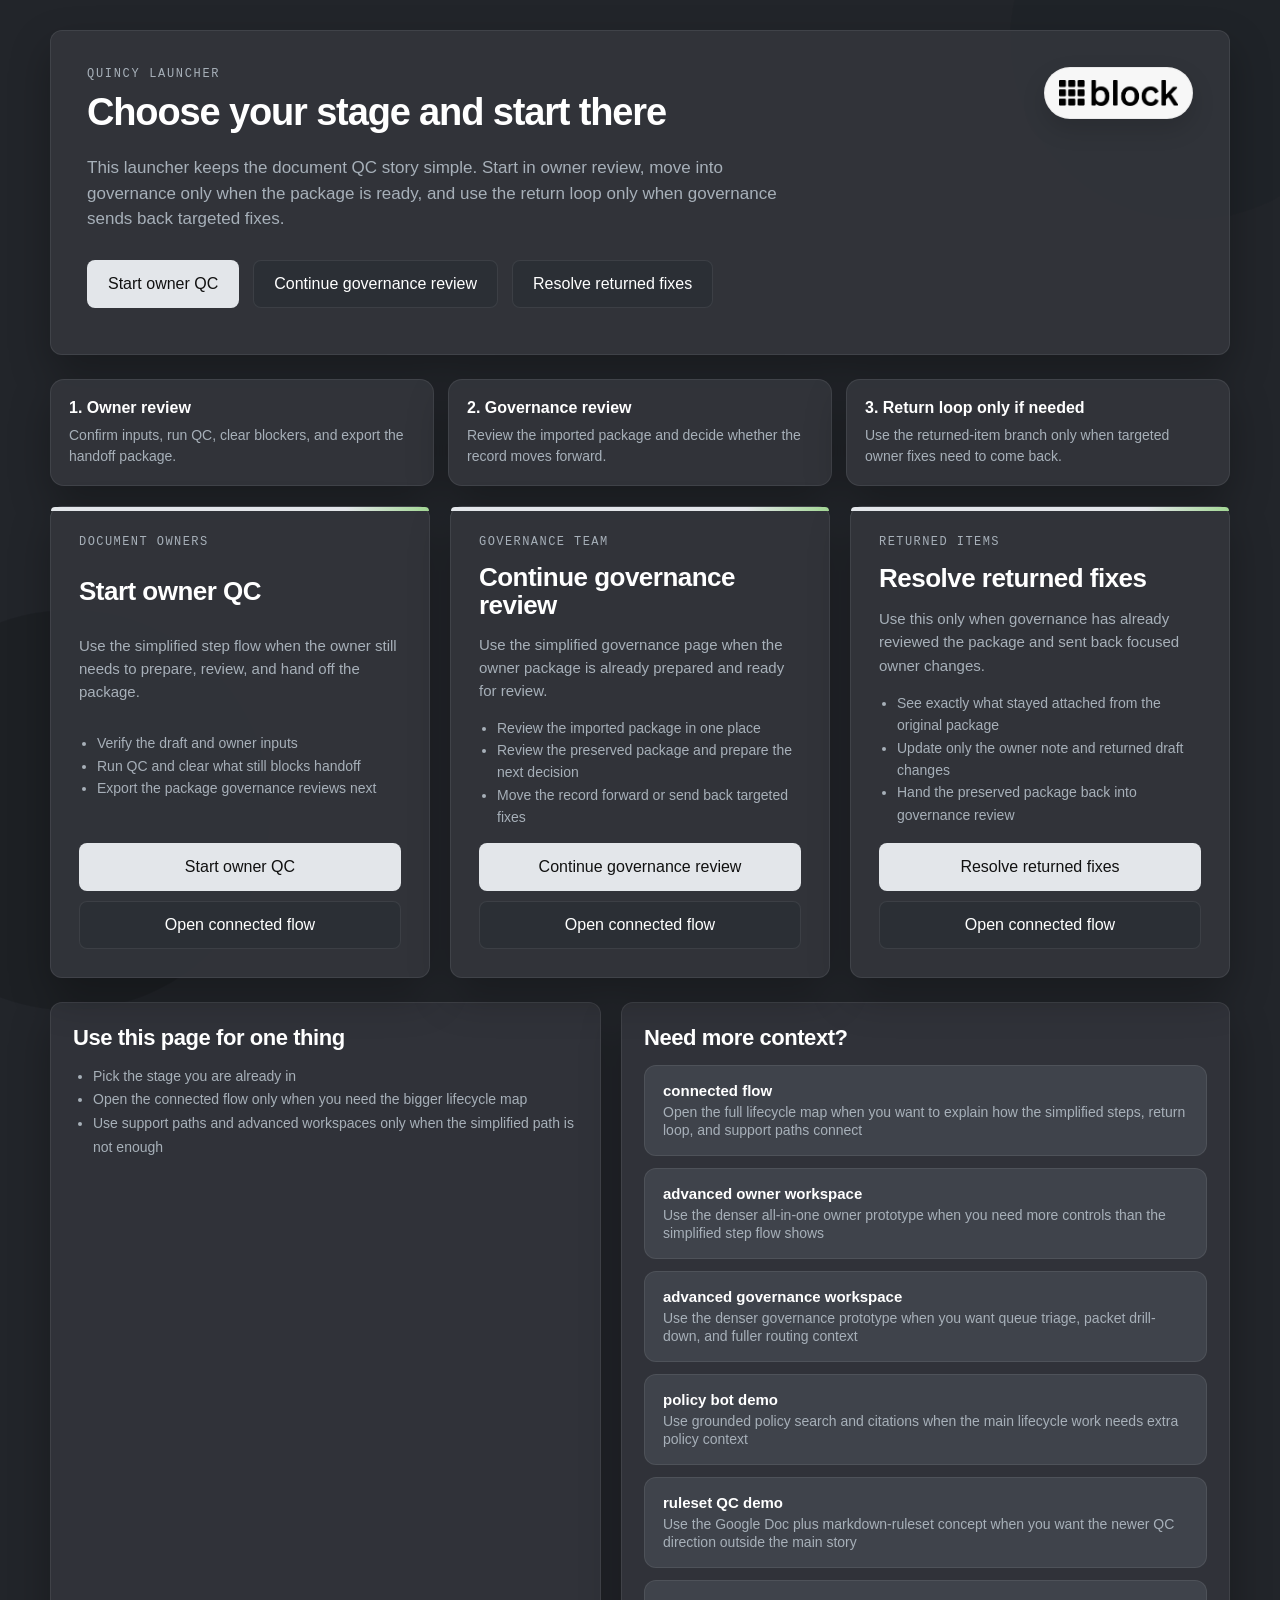
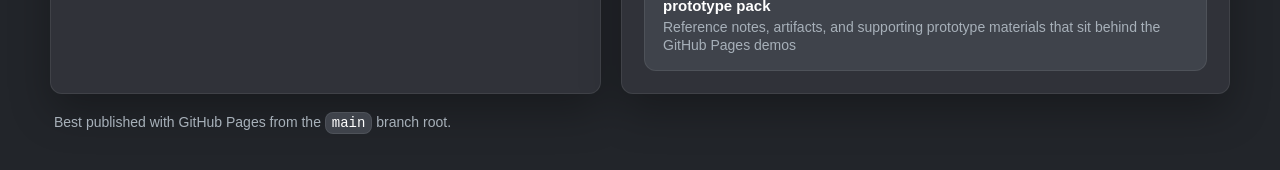
==== commit aa849ac3: "Harmonize launcher and flow vocabulary" ====
--- a/index.html
+++ b/index.html
@@ -394,7 +394,7 @@
         </div>
       </div>
       <div class="lede">
-        This launcher keeps the document QC story simple. Start in owner review, jump into governance only when the package is ready, and use the return loop only when governance sends back targeted fixes.
+        This launcher keeps the document QC story simple. Start in owner review, move into governance only when the package is ready, and use the return loop only when governance sends back targeted fixes.
       </div>
       <div class="actions">
         <a class="btn primary" href="./mockups/step_01_owner_confirm_inputs.html">Start owner QC</a>
@@ -477,7 +477,7 @@
         <ul>
           <li>Pick the stage you are already in</li>
           <li>Open the connected flow only when you need the bigger lifecycle map</li>
-          <li>Use demos and advanced workspaces only when the simplified path is not enough</li>
+          <li>Use support paths and advanced workspaces only when the simplified path is not enough</li>
         </ul>
       </div>
 
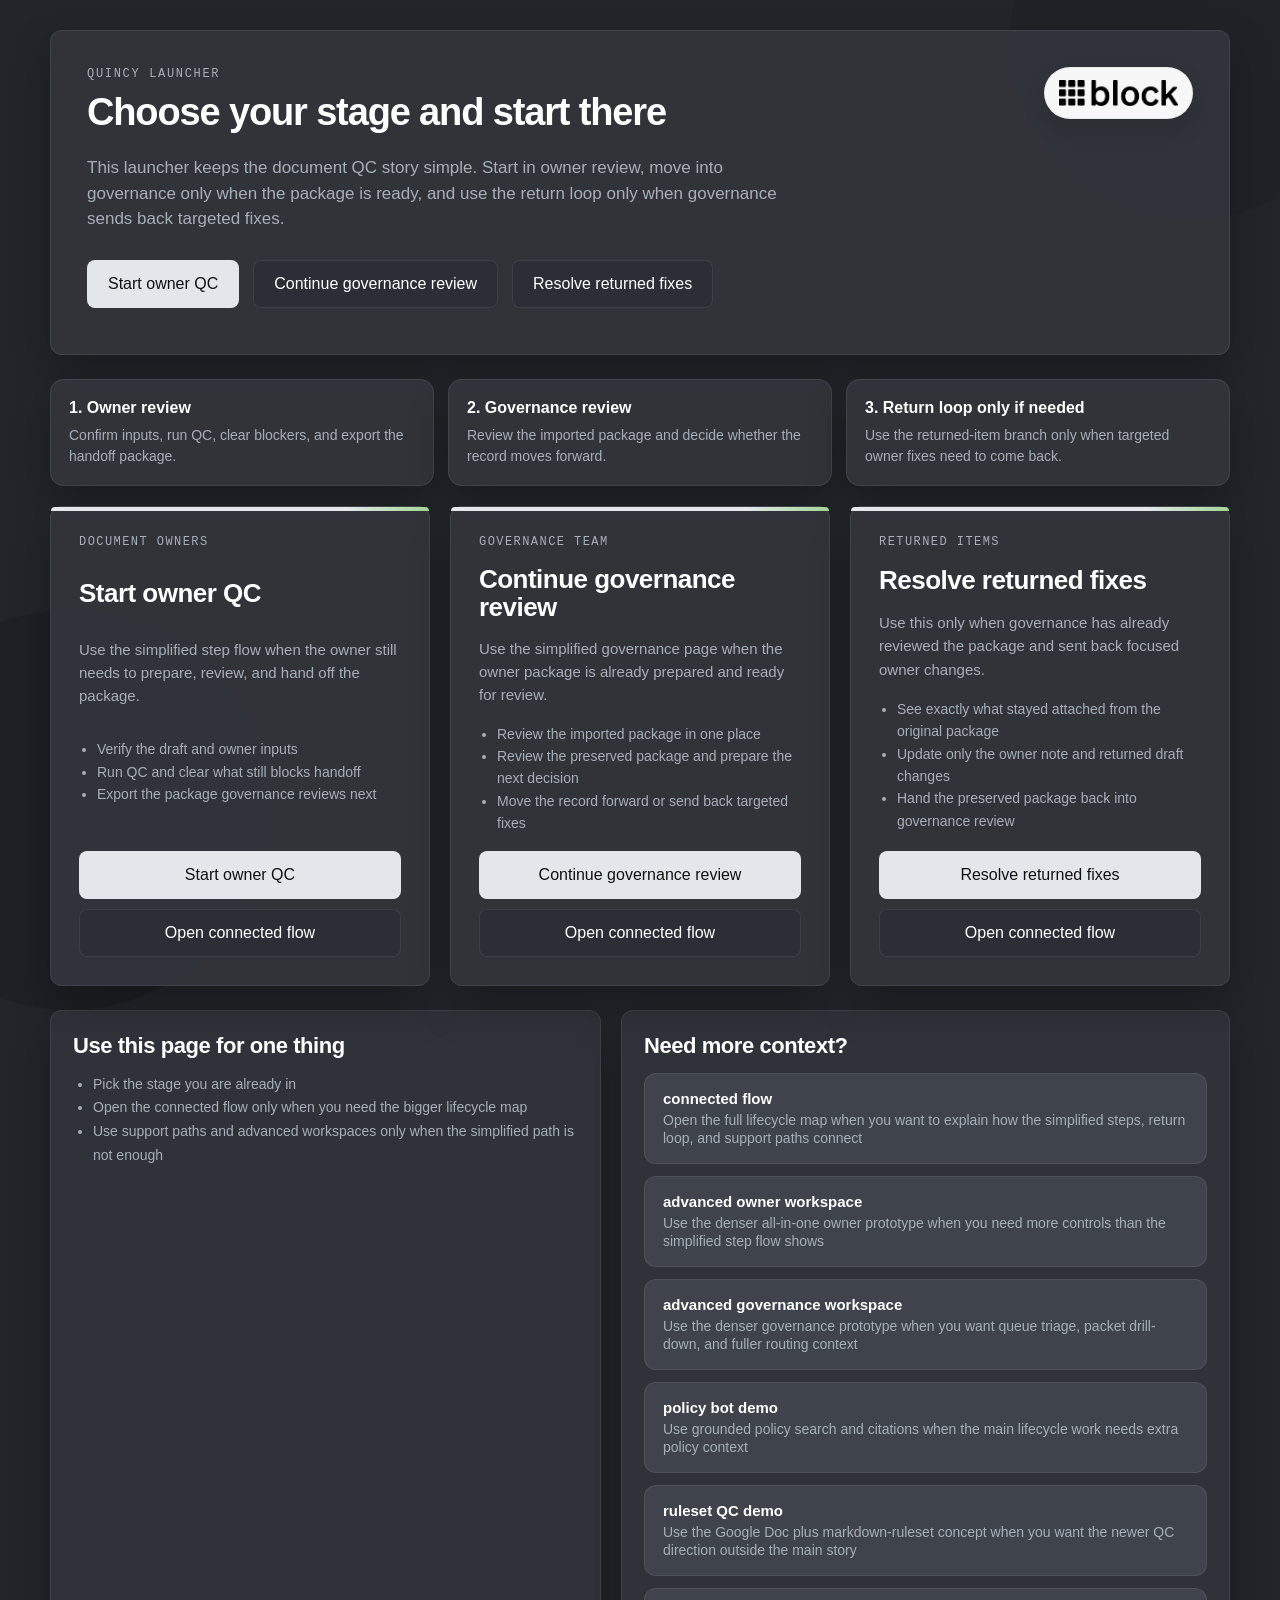
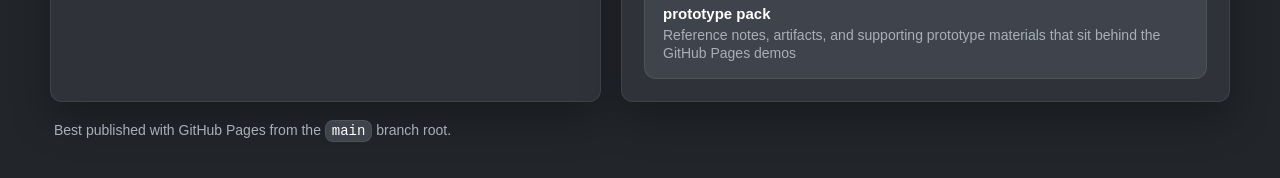
==== commit 037638b7: "Polish launcher and flow card layout" ====
--- a/index.html
+++ b/index.html
@@ -263,8 +263,9 @@
       padding: 28px;
       box-shadow: var(--shadow);
       display: grid;
-      gap: 14px;
+      gap: 16px;
       position: relative;
+      min-height: 100%;
     }
 
     .task-card::before {
@@ -305,14 +306,13 @@
     }
 
     .task-actions {
-      display: flex;
+      display: grid;
       gap: 10px;
-      flex-wrap: wrap;
       margin-top: auto;
     }
 
     .task-actions .btn {
-      flex: 1 1 190px;
+      width: 100%;
     }
 
     .support-grid {
@@ -326,6 +326,7 @@
       background: rgba(50, 53, 59, 0.9);
       box-shadow: var(--shadow);
       padding: 22px;
+      min-height: 100%;
     }
 
     .support-grid .link-card {
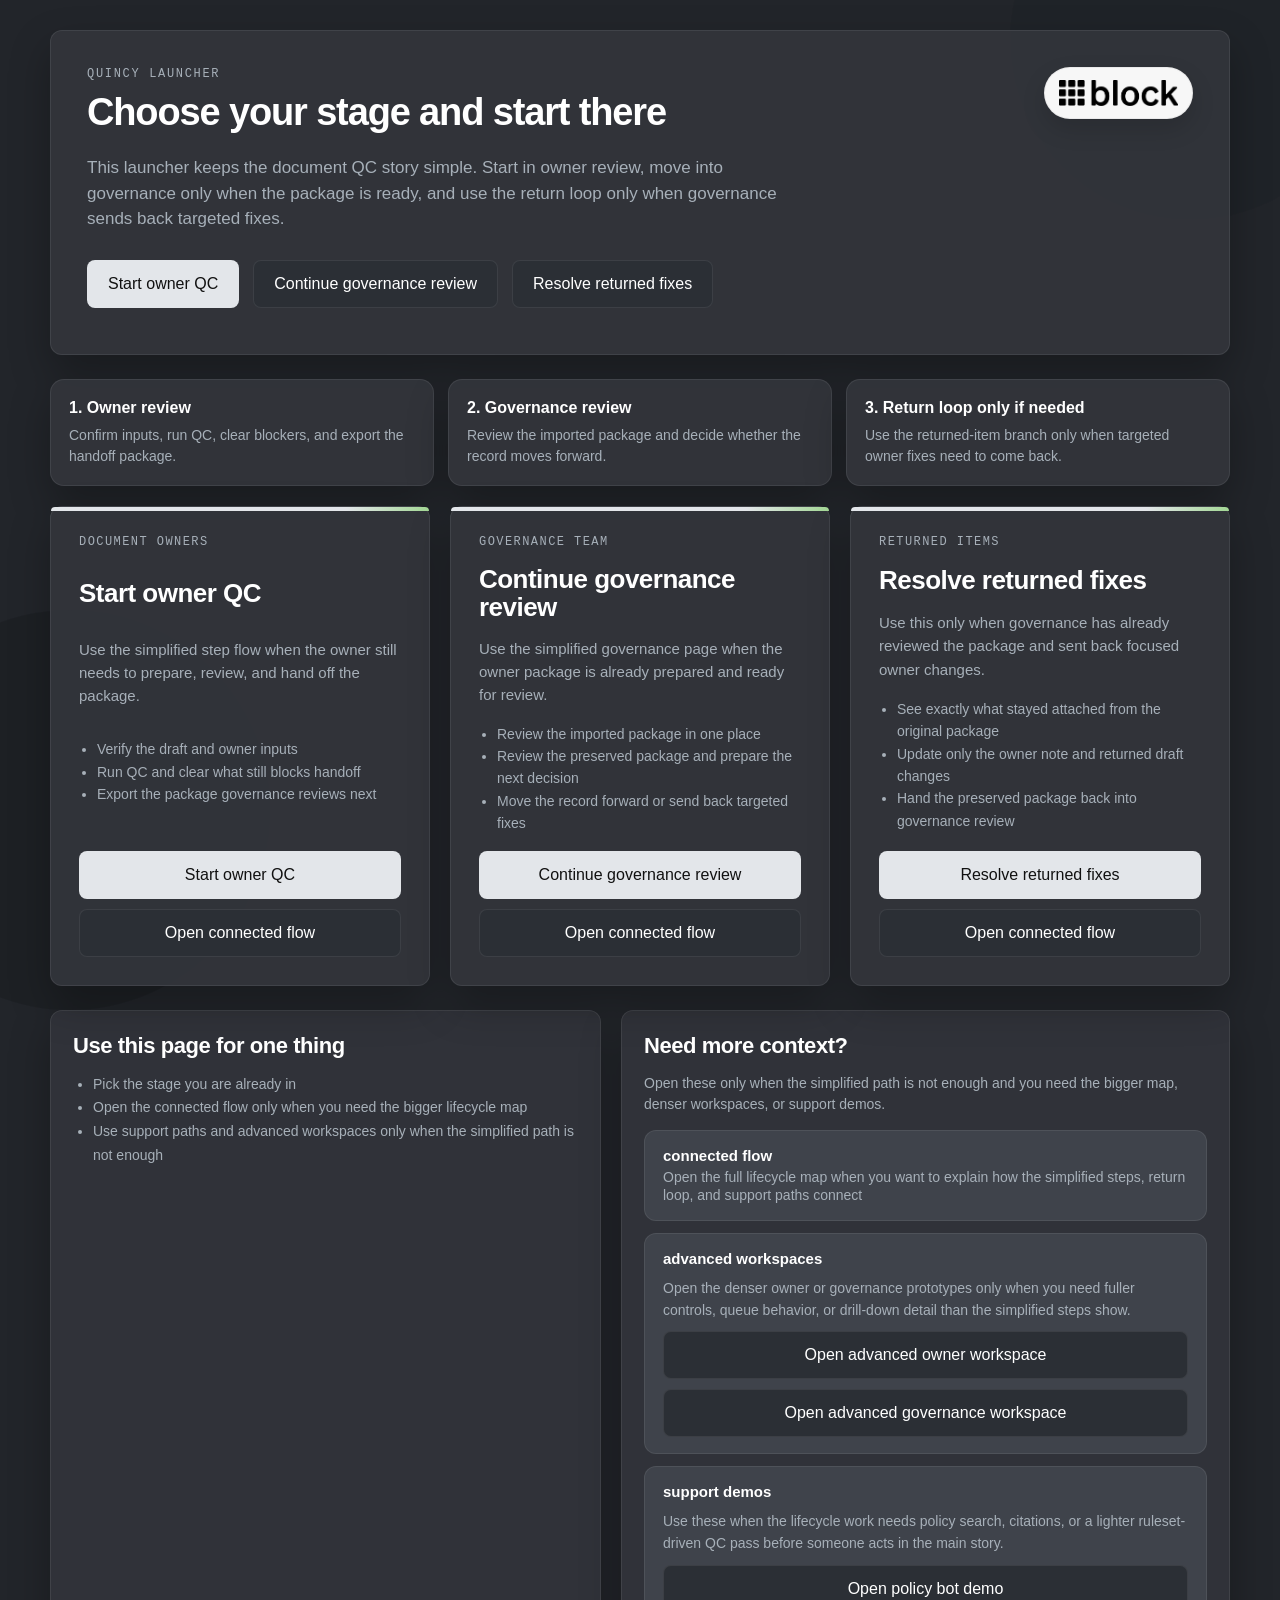
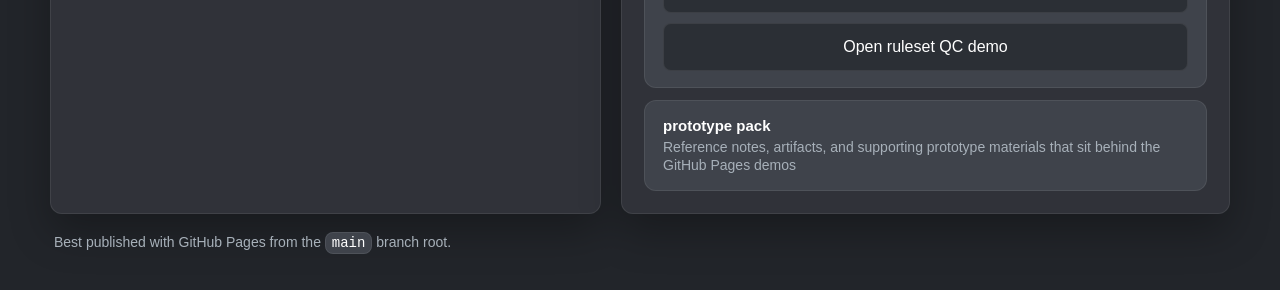
==== commit 11bc3391: "Simplify launcher support area" ====
--- a/index.html
+++ b/index.html
@@ -343,6 +343,47 @@
       font-size: 14px;
     }
 
+    .support-intro {
+      color: var(--muted);
+      font-size: 14px;
+      line-height: 1.55;
+      margin-bottom: 14px;
+    }
+
+    .support-stack {
+      display: grid;
+      gap: 12px;
+    }
+
+    .support-card-block {
+      display: grid;
+      gap: 10px;
+      padding: 16px 18px;
+      background: var(--panel-2);
+      border: 1px solid var(--line);
+      border-radius: 12px;
+    }
+
+    .support-card-block strong {
+      font-size: 15px;
+      line-height: 1.2;
+    }
+
+    .support-card-block span {
+      color: var(--muted);
+      font-size: 14px;
+      line-height: 1.55;
+    }
+
+    .support-actions {
+      display: grid;
+      gap: 10px;
+    }
+
+    .support-actions .btn {
+      width: 100%;
+    }
+
     .footer {
       font-size: 14px;
       color: var(--muted);
@@ -484,27 +525,28 @@
 
       <div class="panel">
         <h2>Need more context?</h2>
-        <div class="link-list">
+        <div class="support-intro">Open these only when the simplified path is not enough and you need the bigger map, denser workspaces, or support demos.</div>
+        <div class="support-stack">
           <a class="link-card" href="./mockups/end_to_end_process_flow.html">
             <strong>connected flow</strong>
             <span>Open the full lifecycle map when you want to explain how the simplified steps, return loop, and support paths connect</span>
           </a>
-          <a class="link-card" href="./mockups/document_owner_annual_refresh_mockup.html">
-            <strong>advanced owner workspace</strong>
-            <span>Use the denser all-in-one owner prototype when you need more controls than the simplified step flow shows</span>
-          </a>
-          <a class="link-card" href="./mockups/governance_team_mockup.html">
-            <strong>advanced governance workspace</strong>
-            <span>Use the denser governance prototype when you want queue triage, packet drill-down, and fuller routing context</span>
-          </a>
-          <a class="link-card" href="./mockups/policy_bot_demo_mockup.html">
-            <strong>policy bot demo</strong>
-            <span>Use grounded policy search and citations when the main lifecycle work needs extra policy context</span>
-          </a>
-          <a class="link-card" href="./mockups/ruleset_qc_demo_mockup.html">
-            <strong>ruleset QC demo</strong>
-            <span>Use the Google Doc plus markdown-ruleset concept when you want the newer QC direction outside the main story</span>
-          </a>
+          <div class="support-card-block">
+            <strong>advanced workspaces</strong>
+            <span>Open the denser owner or governance prototypes only when you need fuller controls, queue behavior, or drill-down detail than the simplified steps show.</span>
+            <div class="support-actions">
+              <a class="btn secondary" href="./mockups/document_owner_annual_refresh_mockup.html">Open advanced owner workspace</a>
+              <a class="btn secondary" href="./mockups/governance_team_mockup.html">Open advanced governance workspace</a>
+            </div>
+          </div>
+          <div class="support-card-block">
+            <strong>support demos</strong>
+            <span>Use these when the lifecycle work needs policy search, citations, or a lighter ruleset-driven QC pass before someone acts in the main story.</span>
+            <div class="support-actions">
+              <a class="btn secondary" href="./mockups/policy_bot_demo_mockup.html">Open policy bot demo</a>
+              <a class="btn secondary" href="./mockups/ruleset_qc_demo_mockup.html">Open ruleset QC demo</a>
+            </div>
+          </div>
           <a class="link-card" href="./prototypes/README.md">
             <strong>prototype pack</strong>
             <span>Reference notes, artifacts, and supporting prototype materials that sit behind the GitHub Pages demos</span>
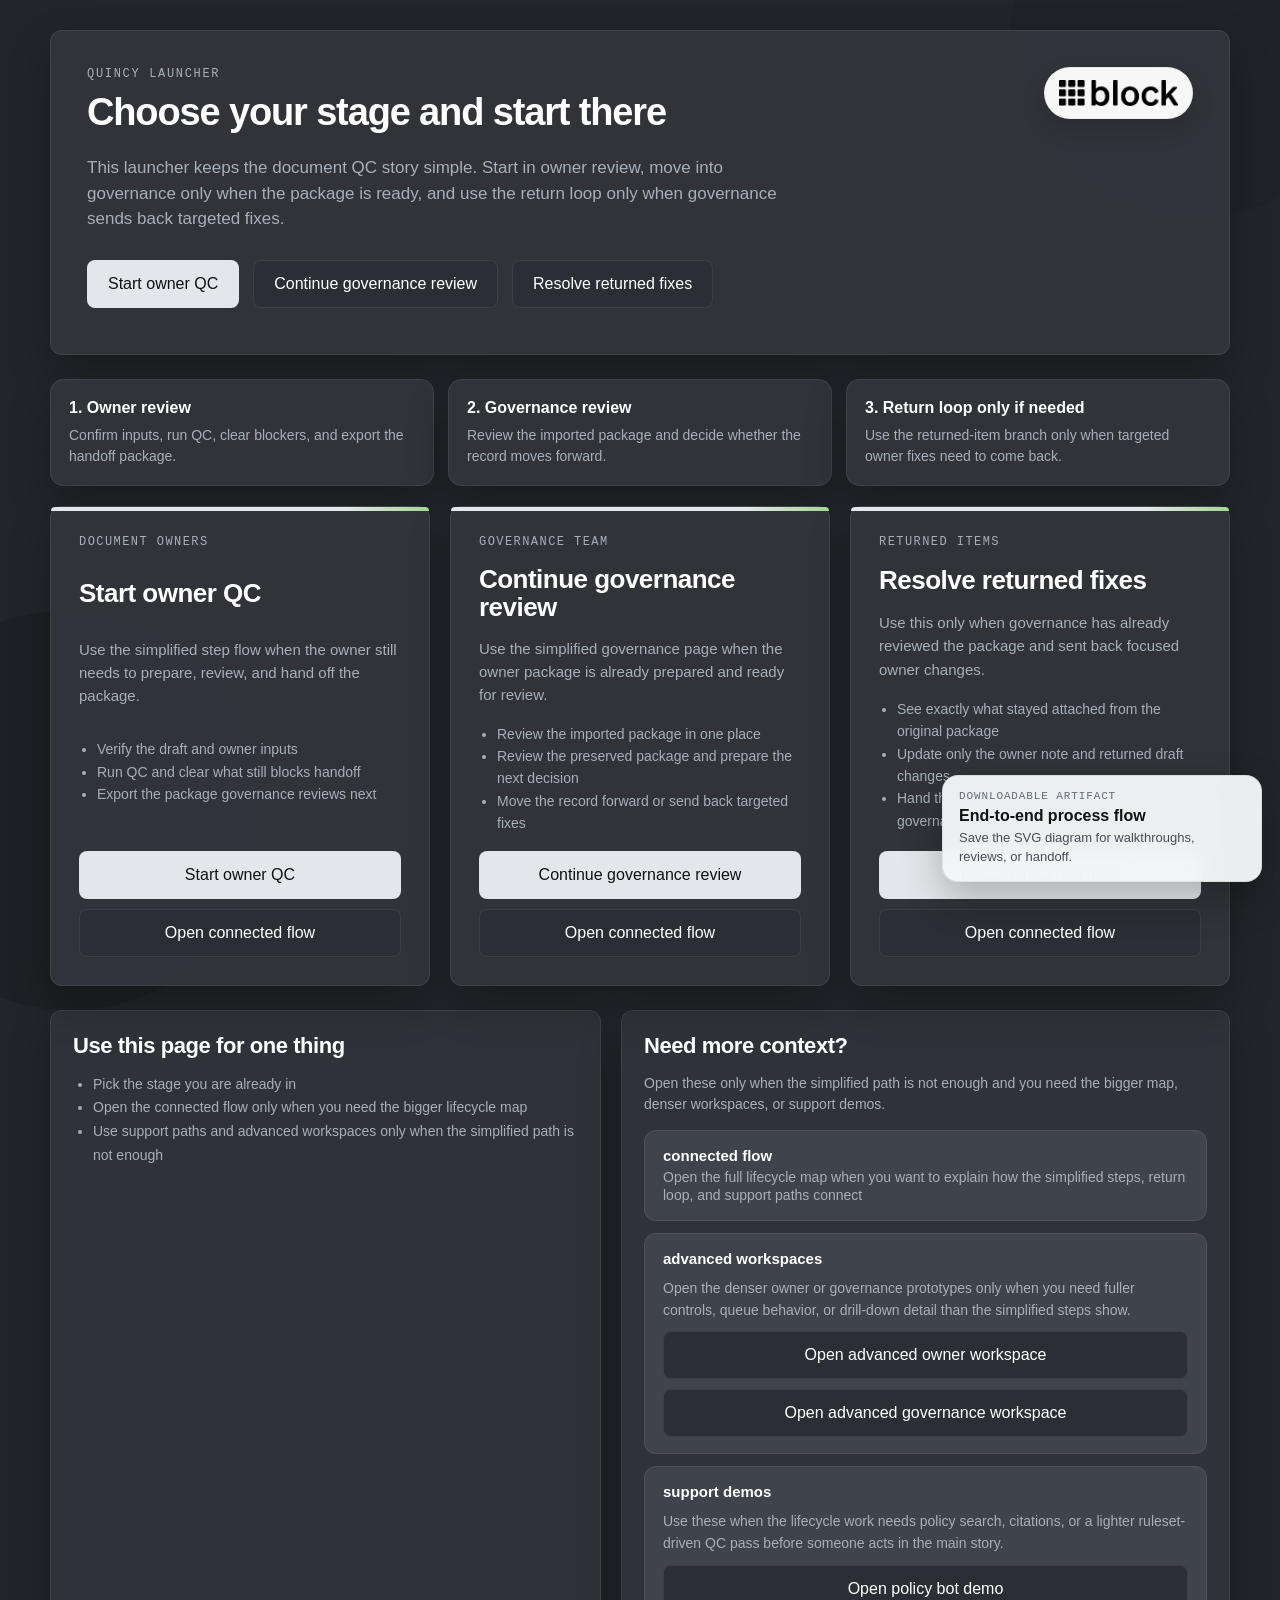
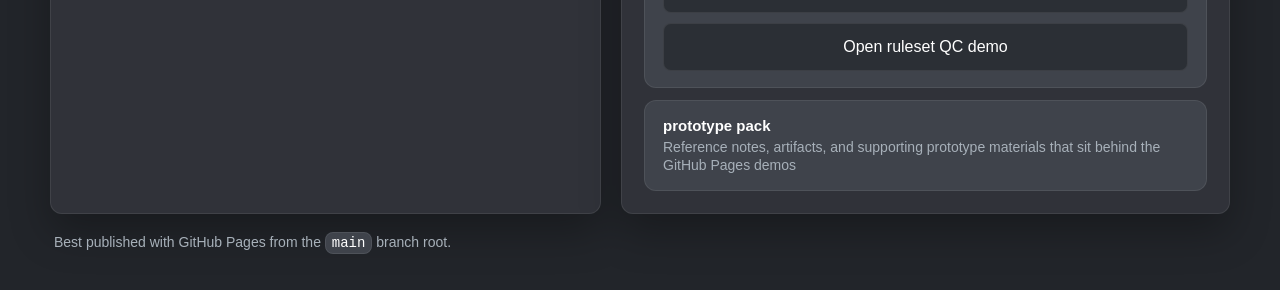
==== commit 9366e679: "Add floating process flow download across pages" ====
--- a/index.html
+++ b/index.html
@@ -559,5 +559,10 @@
       Best published with GitHub Pages from the <code>main</code> branch root.
     </div>
   </div>
+  <a class="process-flow-fab" href="./assets/downloads/quincy_end_to_end_process_flow.svg" download="quincy-end-to-end-process-flow.svg" aria-label="Download end-to-end process flow diagram">
+    <span class="process-flow-fab-kicker">Downloadable artifact</span>
+    <strong class="process-flow-fab-title">End-to-end process flow</strong>
+    <span class="process-flow-fab-copy">Save the SVG diagram for walkthroughs, reviews, or handoff.</span>
+  </a>
 </body>
 </html>
--- a/assets/styles/block-theme-static.css
+++ b/assets/styles/block-theme-static.css
@@ -136,3 +136,59 @@
   text-rendering: optimizeLegibility;
 }
 @import url("https://fonts.googleapis.com/css2?family=Roboto+Mono:wght@400;500;700&display=swap");
+
+.process-flow-fab {
+  position: fixed;
+  right: 18px;
+  bottom: 18px;
+  z-index: 1200;
+  display: grid;
+  gap: 4px;
+  max-width: min(320px, calc(100vw - 32px));
+  padding: 14px 16px;
+  border-radius: 16px;
+  border: 1px solid rgba(17, 17, 17, 0.08);
+  background: rgba(244, 246, 247, 0.96);
+  color: #111111;
+  text-decoration: none;
+  box-shadow: 0 16px 40px rgba(0, 0, 0, 0.24);
+  backdrop-filter: blur(10px);
+  transition: transform 0.15s ease, box-shadow 0.15s ease, filter 0.15s ease;
+}
+
+.process-flow-fab:hover,
+.process-flow-fab:focus-visible {
+  transform: translateY(-1px);
+  filter: brightness(0.99);
+  box-shadow: 0 20px 44px rgba(0, 0, 0, 0.28);
+}
+
+.process-flow-fab-kicker {
+  font-family: var(--font-mono);
+  font-size: 11px;
+  letter-spacing: 0.08em;
+  text-transform: uppercase;
+  color: #606c7a;
+}
+
+.process-flow-fab-title {
+  font-size: 16px;
+  line-height: 1.2;
+  font-weight: 700;
+  color: #111111;
+}
+
+.process-flow-fab-copy {
+  font-size: 13px;
+  line-height: 1.45;
+  color: #474e57;
+}
+
+@media (max-width: 720px) {
+  .process-flow-fab {
+    right: 12px;
+    bottom: 12px;
+    max-width: calc(100vw - 24px);
+    padding: 12px 14px;
+  }
+}
